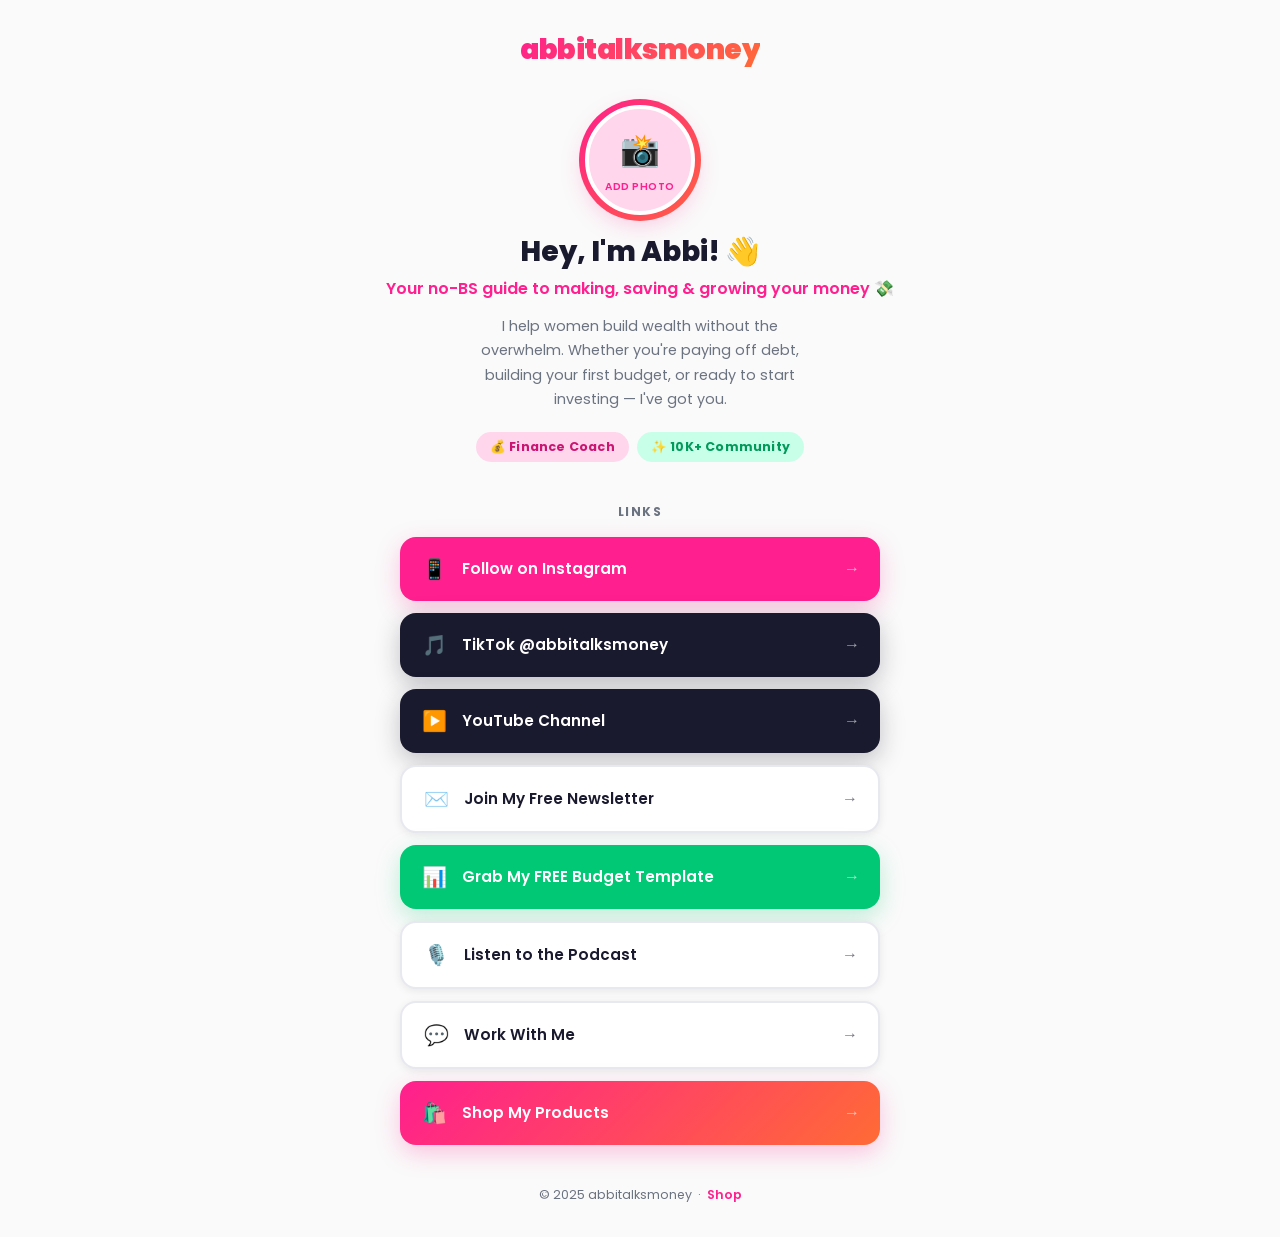
==== index.html @ 888987f2 "Initial site: home/links page + products catalog Co-Authored-By: Claude Sonnet 4.6 <noreply@anthropi" ====
<!DOCTYPE html>
<html lang="en">
<head>
  <meta charset="UTF-8">
  <meta name="viewport" content="width=device-width, initial-scale=1.0">
  <title>abbitalksmoney</title>
  <meta name="description" content="Your no-BS guide to making, saving & growing your money.">
  <link rel="preconnect" href="https://fonts.googleapis.com">
  <link rel="preconnect" href="https://fonts.gstatic.com" crossorigin>
  <link href="https://fonts.googleapis.com/css2?family=Poppins:wght@400;500;600;700;800;900&display=swap" rel="stylesheet">
  <link rel="stylesheet" href="styles.css">
</head>
<body>

  <!-- ── HEADER / LOGO ────────────────────────────────── -->
  <header class="site-header">
    <div class="logo-wrap">
      <!--
        TO ADD YOUR LOGO:
        1. Drop your logo file into this folder (e.g. logo.png)
        2. Change src="logo.png" to match your filename
        The text fallback below shows automatically if the image can't be found.
      -->
      <img
        src="logo.png"
        alt="abbitalksmoney"
        class="logo"
        onerror="this.style.display='none'; document.getElementById('logo-fallback').style.display='block';"
      >
      <div id="logo-fallback" style="display:none;">
        <span class="logo-text">abbitalksmoney</span>
      </div>
    </div>
  </header>

  <!-- ── PROFILE ──────────────────────────────────────── -->
  <section class="profile-section">
    <div class="profile-photo-wrap">
      <!--
        TO ADD YOUR PROFILE PHOTO:
        Drop your photo into this folder (e.g. profile.jpg) and update src below.
      -->
      <img
        src="profile.jpg"
        alt="Abbi"
        class="profile-photo"
        onerror="this.style.display='none'; document.getElementById('photo-placeholder').style.display='flex';"
      >
      <div id="photo-placeholder" class="profile-photo-placeholder" style="display:none;">
        <span class="placeholder-icon">📸</span>
        <span>Add Photo</span>
      </div>
      <div class="profile-photo-ring"></div>
    </div>

    <!--
      EDIT YOUR HEADLINE, TAGLINE & BIO BELOW
    -->
    <h1 class="headline">Hey, I'm Abbi! 👋</h1>
    <p class="tagline">Your no-BS guide to making, saving &amp; growing your money 💸</p>
    <p class="bio">
      I help women build wealth without the overwhelm. Whether you're paying off debt,
      building your first budget, or ready to start investing — I've got you.
    </p>

    <div class="badges">
      <span class="badge badge-pink">💰 Finance Coach</span>
      <span class="badge badge-green">✨ 10K+ Community</span>
    </div>
  </section>

  <!-- ── LINKS ─────────────────────────────────────────── -->
  <section class="links-section">
    <div class="container">
      <p class="section-title">Links</p>

      <div class="links-list">

        <!--
          EDIT EACH LINK BELOW:
          - Change href="#" to your real URL
          - Change the emoji icon if you like
          - Edit the link text
          - Add / remove <a> blocks as needed
        -->

        <a href="#" class="link-btn link-btn--pink">
          <span class="link-icon">📱</span>
          <span class="link-text">Follow on Instagram</span>
          <span class="link-arrow">→</span>
        </a>

        <a href="#" class="link-btn link-btn--dark">
          <span class="link-icon">🎵</span>
          <span class="link-text">TikTok @abbitalksmoney</span>
          <span class="link-arrow">→</span>
        </a>

        <a href="#" class="link-btn link-btn--dark">
          <span class="link-icon">▶️</span>
          <span class="link-text">YouTube Channel</span>
          <span class="link-arrow">→</span>
        </a>

        <a href="#" class="link-btn link-btn--outline">
          <span class="link-icon">✉️</span>
          <span class="link-text">Join My Free Newsletter</span>
          <span class="link-arrow">→</span>
        </a>

        <a href="#" class="link-btn link-btn--green">
          <span class="link-icon">📊</span>
          <span class="link-text">Grab My FREE Budget Template</span>
          <span class="link-arrow">→</span>
        </a>

        <a href="#" class="link-btn link-btn--outline">
          <span class="link-icon">🎙️</span>
          <span class="link-text">Listen to the Podcast</span>
          <span class="link-arrow">→</span>
        </a>

        <a href="#" class="link-btn link-btn--outline">
          <span class="link-icon">💬</span>
          <span class="link-text">Work With Me</span>
          <span class="link-arrow">→</span>
        </a>

        <a href="products.html" class="link-btn link-btn--gradient">
          <span class="link-icon">🛍️</span>
          <span class="link-text">Shop My Products</span>
          <span class="link-arrow">→</span>
        </a>

      </div>
    </div>
  </section>

  <!-- ── FOOTER ────────────────────────────────────────── -->
  <footer class="site-footer">
    <p>© 2025 abbitalksmoney &nbsp;·&nbsp; <a href="products.html">Shop</a></p>
  </footer>

</body>
</html>
---- styles.css ----
/* ─── Variables ─────────────────────────────────────── */
:root {
  --pink:        #FF1F8E;
  --pink-dark:   #CC1572;
  --pink-soft:   #FFD6EC;
  --green:       #00C875;
  --green-dark:  #009A5A;
  --green-soft:  #C8FFE8;
  --dark:        #1A1A2E;
  --dark-mid:    #2D2D44;
  --gray:        #6B7280;
  --border:      #E8E8F0;
  --bg:          #FAFAFA;
  --white:       #FFFFFF;
  --gradient:    linear-gradient(135deg, #FF1F8E 0%, #FF6B35 100%);
  --gradient-2:  linear-gradient(135deg, #00C875 0%, #00A3FF 100%);
  --shadow-sm:   0 2px 8px rgba(0,0,0,0.08);
  --shadow-md:   0 8px 32px rgba(0,0,0,0.12);
  --shadow-pink: 0 8px 24px rgba(255, 31, 142, 0.25);
  --shadow-green:0 8px 24px rgba(0, 200, 117, 0.25);
  --radius:      16px;
  --radius-sm:   10px;
  --radius-full: 9999px;
}

/* ─── Reset ─────────────────────────────────────────── */
*, *::before, *::after { box-sizing: border-box; margin: 0; padding: 0; }
html { font-size: 16px; scroll-behavior: smooth; }
body {
  font-family: 'Poppins', -apple-system, BlinkMacSystemFont, 'Segoe UI', sans-serif;
  background: var(--bg);
  color: var(--dark);
  line-height: 1.6;
  min-height: 100vh;
}
a { text-decoration: none; color: inherit; }
img { display: block; max-width: 100%; }

/* ─── Layout ─────────────────────────────────────────── */
.container {
  width: 100%;
  max-width: 520px;
  margin: 0 auto;
  padding: 0 20px;
}
.container--wide {
  max-width: 1100px;
}

/* ─── Header ─────────────────────────────────────────── */
.site-header {
  padding: 28px 20px 0;
  display: flex;
  justify-content: center;
  align-items: center;
}
.logo-wrap {
  display: flex;
  align-items: center;
  justify-content: center;
}
.logo {
  height: 64px;
  width: auto;
  object-fit: contain;
}
.logo-text {
  font-size: 1.75rem;
  font-weight: 900;
  background: var(--gradient);
  -webkit-background-clip: text;
  -webkit-text-fill-color: transparent;
  background-clip: text;
  letter-spacing: -0.5px;
}

/* ─── Nav bar (products page) ────────────────────────── */
.site-nav {
  padding: 20px 24px;
  display: flex;
  align-items: center;
  justify-content: space-between;
  max-width: 1100px;
  margin: 0 auto;
}
.nav-back {
  display: inline-flex;
  align-items: center;
  gap: 6px;
  font-size: 0.875rem;
  font-weight: 600;
  color: var(--gray);
  transition: color 0.2s;
}
.nav-back:hover { color: var(--pink); }
.nav-back svg { width: 16px; height: 16px; }

/* ─── Profile Section ────────────────────────────────── */
.profile-section {
  padding: 32px 20px 8px;
  display: flex;
  flex-direction: column;
  align-items: center;
  text-align: center;
}

.profile-photo-wrap {
  position: relative;
  width: 110px;
  height: 110px;
  margin-bottom: 20px;
}
.profile-photo {
  width: 110px;
  height: 110px;
  border-radius: 50%;
  object-fit: cover;
  border: 4px solid var(--white);
  box-shadow: var(--shadow-pink);
}
.profile-photo-placeholder {
  width: 110px;
  height: 110px;
  border-radius: 50%;
  background: var(--pink-soft);
  border: 4px solid var(--white);
  box-shadow: var(--shadow-pink);
  display: flex;
  align-items: center;
  justify-content: center;
  flex-direction: column;
  gap: 4px;
  display: none;
}
.profile-photo-placeholder .placeholder-icon {
  font-size: 2rem;
}
.profile-photo-placeholder span:last-child {
  font-size: 0.65rem;
  font-weight: 600;
  color: var(--pink);
  text-transform: uppercase;
  letter-spacing: 0.5px;
}
.profile-photo-ring {
  position: absolute;
  inset: -6px;
  border-radius: 50%;
  background: var(--gradient);
  z-index: -1;
}

.headline {
  font-size: 1.75rem;
  font-weight: 800;
  line-height: 1.2;
  margin-bottom: 8px;
  color: var(--dark);
}
.tagline {
  font-size: 1rem;
  font-weight: 600;
  color: var(--pink);
  margin-bottom: 12px;
}
.bio {
  font-size: 0.9rem;
  color: var(--gray);
  max-width: 360px;
  line-height: 1.7;
  margin-bottom: 20px;
}

.badges {
  display: flex;
  flex-wrap: wrap;
  gap: 8px;
  justify-content: center;
  margin-bottom: 4px;
}
.badge {
  display: inline-flex;
  align-items: center;
  gap: 5px;
  padding: 5px 14px;
  border-radius: var(--radius-full);
  font-size: 0.78rem;
  font-weight: 700;
  letter-spacing: 0.2px;
}
.badge-pink {
  background: var(--pink-soft);
  color: var(--pink-dark);
}
.badge-green {
  background: var(--green-soft);
  color: var(--green-dark);
}

/* ─── Links Section ──────────────────────────────────── */
.links-section {
  padding: 28px 20px 0;
}
.section-title {
  font-size: 0.75rem;
  font-weight: 700;
  text-transform: uppercase;
  letter-spacing: 1.5px;
  color: var(--gray);
  text-align: center;
  margin-bottom: 16px;
}

.links-list {
  display: flex;
  flex-direction: column;
  gap: 12px;
}

.link-btn {
  display: flex;
  align-items: center;
  gap: 14px;
  padding: 16px 20px;
  border-radius: var(--radius);
  font-size: 0.95rem;
  font-weight: 600;
  transition: transform 0.18s ease, box-shadow 0.18s ease;
  cursor: pointer;
}
.link-btn:hover {
  transform: translateY(-2px);
}
.link-icon {
  font-size: 1.25rem;
  flex-shrink: 0;
  width: 28px;
  text-align: center;
}
.link-text { flex: 1; }
.link-arrow {
  font-size: 1rem;
  opacity: 0.6;
  transition: transform 0.18s;
}
.link-btn:hover .link-arrow {
  transform: translateX(3px);
  opacity: 1;
}

/* Button Variants */
.link-btn--pink {
  background: var(--pink);
  color: var(--white);
  box-shadow: var(--shadow-pink);
}
.link-btn--pink:hover { box-shadow: 0 12px 32px rgba(255, 31, 142, 0.35); }

.link-btn--green {
  background: var(--green);
  color: var(--white);
  box-shadow: var(--shadow-green);
}
.link-btn--green:hover { box-shadow: 0 12px 32px rgba(0, 200, 117, 0.35); }

.link-btn--dark {
  background: var(--dark);
  color: var(--white);
  box-shadow: 0 8px 24px rgba(26, 26, 46, 0.25);
}
.link-btn--dark:hover { box-shadow: 0 12px 32px rgba(26, 26, 46, 0.35); }

.link-btn--outline {
  background: var(--white);
  color: var(--dark);
  border: 2px solid var(--border);
  box-shadow: var(--shadow-sm);
}
.link-btn--outline:hover {
  border-color: var(--pink);
  box-shadow: var(--shadow-pink);
}

.link-btn--gradient {
  background: var(--gradient);
  color: var(--white);
  box-shadow: var(--shadow-pink);
}
.link-btn--gradient:hover { box-shadow: 0 12px 32px rgba(255, 31, 142, 0.40); }

.link-btn--gradient-green {
  background: var(--gradient-2);
  color: var(--white);
  box-shadow: var(--shadow-green);
}

/* ─── Footer ─────────────────────────────────────────── */
.site-footer {
  padding: 32px 20px;
  text-align: center;
  font-size: 0.78rem;
  color: var(--gray);
  margin-top: 8px;
}
.site-footer a {
  color: var(--pink);
  font-weight: 600;
}

/* ─── Products Page ──────────────────────────────────── */
.products-header {
  padding: 32px 24px 8px;
  text-align: center;
}
.products-header h1 {
  font-size: 2.25rem;
  font-weight: 900;
  line-height: 1.15;
}
.products-header h1 span {
  background: var(--gradient);
  -webkit-background-clip: text;
  -webkit-text-fill-color: transparent;
  background-clip: text;
}
.products-header p {
  color: var(--gray);
  margin-top: 10px;
  font-size: 0.95rem;
  max-width: 480px;
  margin-left: auto;
  margin-right: auto;
}

.filter-tabs {
  display: flex;
  gap: 8px;
  flex-wrap: wrap;
  justify-content: center;
  padding: 24px 20px 8px;
}
.filter-tab {
  padding: 8px 18px;
  border-radius: var(--radius-full);
  font-size: 0.85rem;
  font-weight: 600;
  border: 2px solid var(--border);
  background: var(--white);
  color: var(--gray);
  cursor: pointer;
  transition: all 0.2s;
}
.filter-tab:hover, .filter-tab.active {
  border-color: var(--pink);
  color: var(--pink);
  background: var(--pink-soft);
}

.products-grid {
  display: grid;
  grid-template-columns: repeat(auto-fill, minmax(300px, 1fr));
  gap: 24px;
  padding: 24px;
  max-width: 1100px;
  margin: 0 auto;
}

.product-card {
  background: var(--white);
  border-radius: var(--radius);
  box-shadow: var(--shadow-sm);
  overflow: hidden;
  transition: transform 0.2s ease, box-shadow 0.2s ease;
  display: flex;
  flex-direction: column;
  border: 1px solid var(--border);
}
.product-card:hover {
  transform: translateY(-4px);
  box-shadow: var(--shadow-md);
}

.product-card-img {
  height: 180px;
  display: flex;
  align-items: center;
  justify-content: center;
  font-size: 4rem;
  position: relative;
  overflow: hidden;
}
.product-card-img.bg-pink   { background: linear-gradient(135deg, #FFD6EC 0%, #FFF0F8 100%); }
.product-card-img.bg-green  { background: linear-gradient(135deg, #C8FFE8 0%, #F0FFF8 100%); }
.product-card-img.bg-blue   { background: linear-gradient(135deg, #D6E8FF 0%, #F0F5FF 100%); }
.product-card-img.bg-yellow { background: linear-gradient(135deg, #FFF3C8 0%, #FFFDF0 100%); }
.product-card-img.bg-purple { background: linear-gradient(135deg, #EDD6FF 0%, #F8F0FF 100%); }

.product-badge {
  position: absolute;
  top: 12px;
  right: 12px;
  padding: 4px 10px;
  border-radius: var(--radius-full);
  font-size: 0.7rem;
  font-weight: 700;
  letter-spacing: 0.3px;
  text-transform: uppercase;
}
.badge-bestseller { background: var(--pink); color: white; }
.badge-new        { background: var(--green); color: white; }
.badge-freebie    { background: var(--dark); color: white; }

.product-card-body {
  padding: 20px;
  display: flex;
  flex-direction: column;
  gap: 8px;
  flex: 1;
}
.product-category {
  font-size: 0.72rem;
  font-weight: 700;
  text-transform: uppercase;
  letter-spacing: 1px;
  color: var(--pink);
}
.product-name {
  font-size: 1.1rem;
  font-weight: 800;
  line-height: 1.3;
  color: var(--dark);
}
.product-desc {
  font-size: 0.85rem;
  color: var(--gray);
  line-height: 1.6;
  flex: 1;
}
.product-includes {
  display: flex;
  flex-direction: column;
  gap: 4px;
  margin-top: 4px;
}
.product-includes li {
  display: flex;
  align-items: center;
  gap: 6px;
  font-size: 0.8rem;
  color: var(--dark);
  list-style: none;
}
.product-includes li::before {
  content: "✓";
  color: var(--green);
  font-weight: 800;
  font-size: 0.85rem;
}

.product-card-footer {
  padding: 16px 20px;
  border-top: 1px solid var(--border);
  display: flex;
  align-items: center;
  justify-content: space-between;
  gap: 12px;
}
.product-price {
  display: flex;
  flex-direction: column;
}
.price-amount {
  font-size: 1.4rem;
  font-weight: 900;
  color: var(--dark);
  line-height: 1;
}
.price-was {
  font-size: 0.78rem;
  color: var(--gray);
  text-decoration: line-through;
}
.price-free {
  font-size: 1.4rem;
  font-weight: 900;
  color: var(--green);
  line-height: 1;
}

.btn-buy {
  display: inline-flex;
  align-items: center;
  gap: 6px;
  padding: 11px 20px;
  border-radius: var(--radius-full);
  font-size: 0.875rem;
  font-weight: 700;
  transition: transform 0.15s, box-shadow 0.15s;
  white-space: nowrap;
}
.btn-buy:hover { transform: translateY(-1px); }
.btn-buy--pink {
  background: var(--pink);
  color: white;
  box-shadow: var(--shadow-pink);
}
.btn-buy--pink:hover  { box-shadow: 0 8px 20px rgba(255,31,142,0.35); }
.btn-buy--green {
  background: var(--green);
  color: white;
  box-shadow: var(--shadow-green);
}
.btn-buy--green:hover { box-shadow: 0 8px 20px rgba(0,200,117,0.35); }
.btn-buy--dark {
  background: var(--dark);
  color: white;
}

/* ─── Promo Banner ───────────────────────────────────── */
.promo-banner {
  background: var(--gradient);
  color: white;
  padding: 16px 24px;
  text-align: center;
  font-size: 0.875rem;
  font-weight: 600;
  letter-spacing: 0.2px;
}
.promo-banner strong { font-weight: 800; }

/* ─── Responsive ─────────────────────────────────────── */
@media (max-width: 600px) {
  .headline { font-size: 1.5rem; }
  .products-header h1 { font-size: 1.75rem; }
  .products-grid {
    grid-template-columns: 1fr;
    padding: 16px;
  }
  .site-nav { padding: 16px; }
}
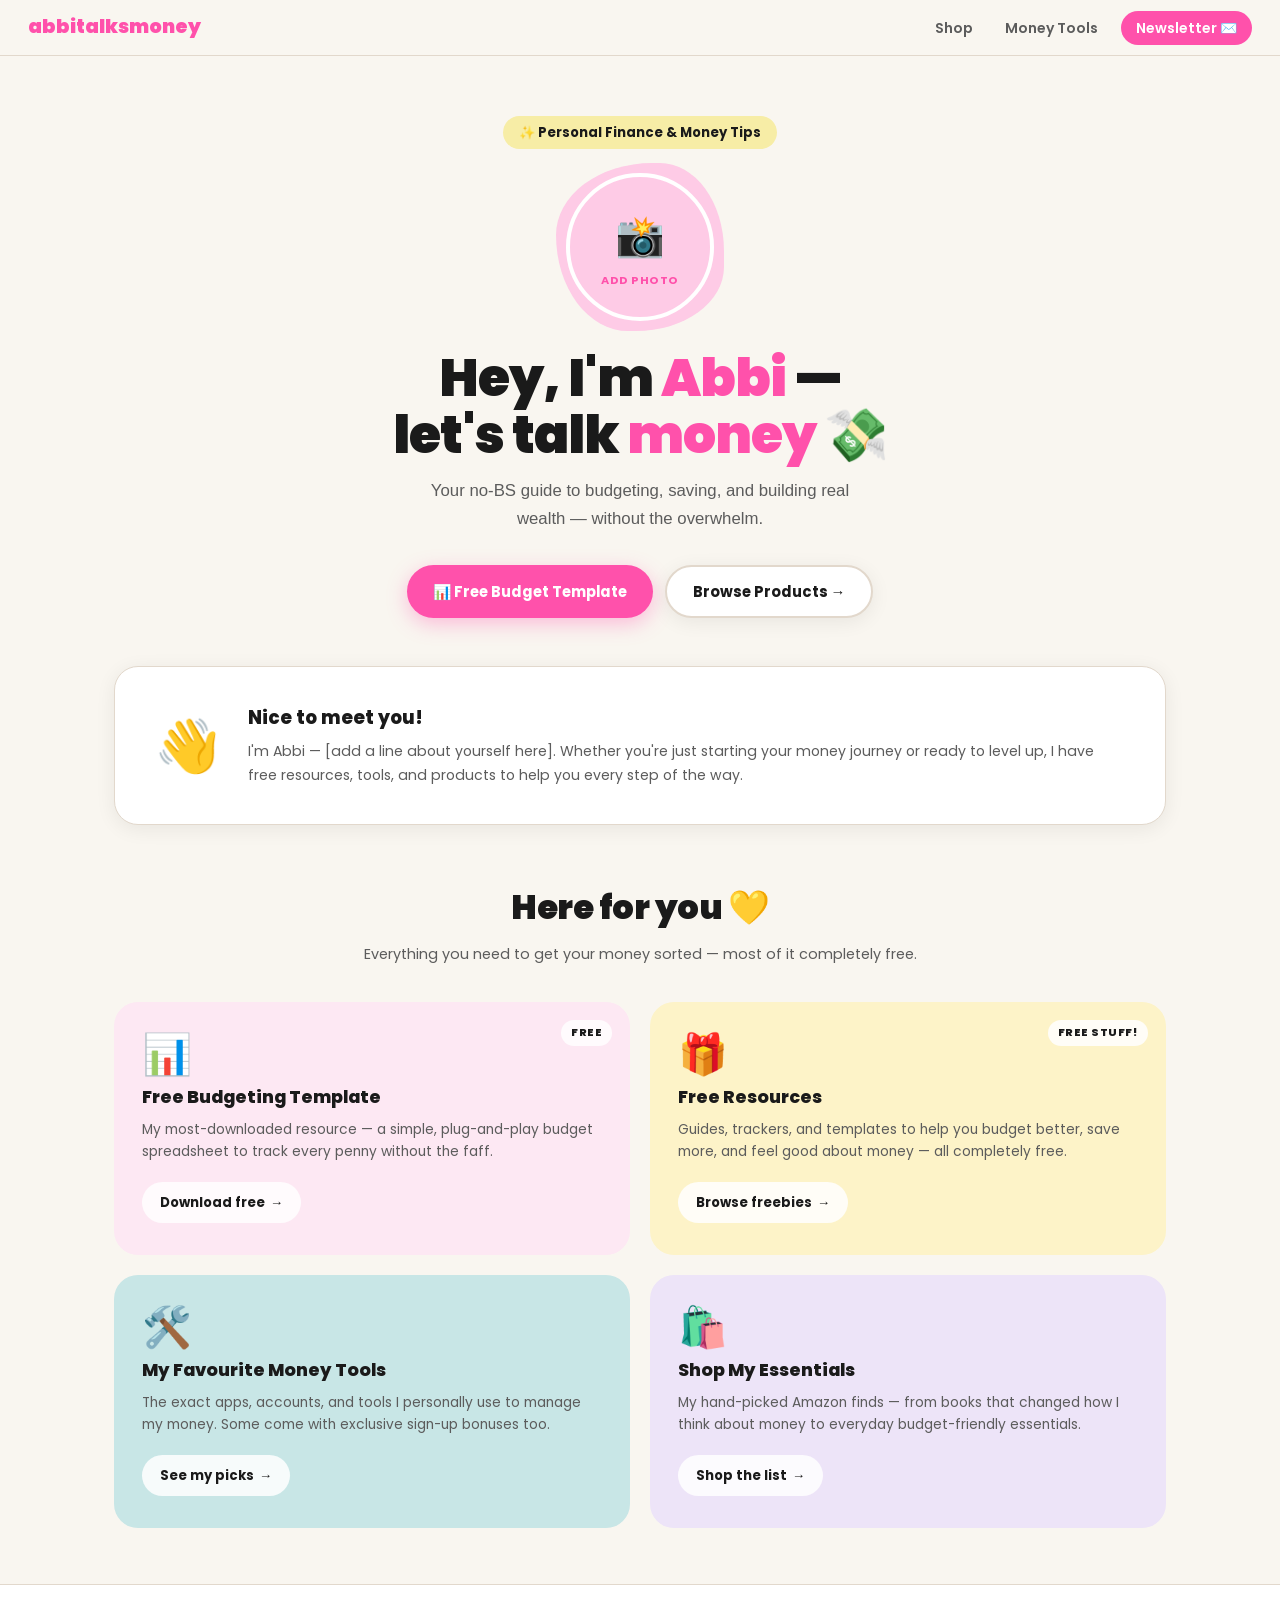
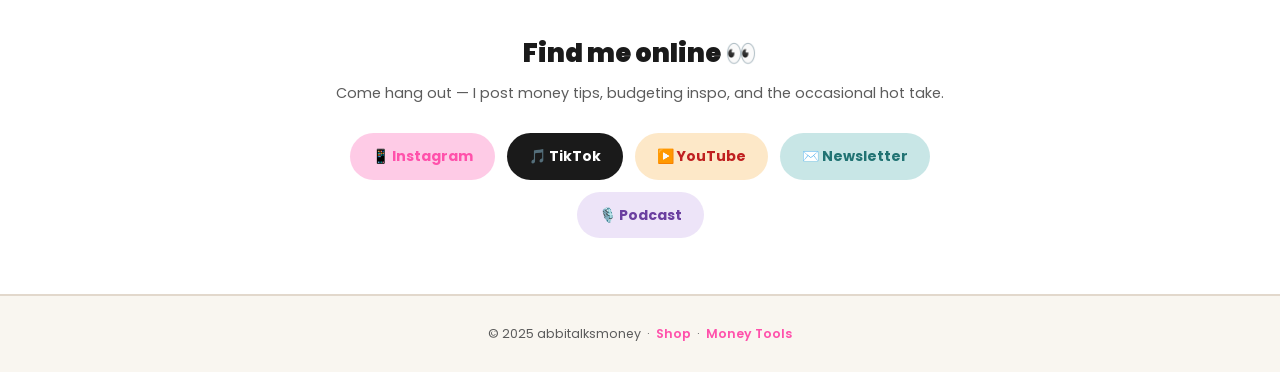
==== commit 4170b8d9: "Redesign as landing page with new colour palette and tools page - Replaced linktree layout with prop" ====
--- a/index.html
+++ b/index.html
@@ -12,133 +12,182 @@
 </head>
 <body>
 
-  <!-- ── HEADER / LOGO ────────────────────────────────── -->
-  <header class="site-header">
-    <div class="logo-wrap">
+  <!-- ════════════════════════════════════════════════════
+       NAV
+       ════════════════════════════════════════════════════ -->
+  <nav class="nav">
+    <div class="nav-logo">
       <!--
-        TO ADD YOUR LOGO:
-        1. Drop your logo file into this folder (e.g. logo.png)
-        2. Change src="logo.png" to match your filename
-        The text fallback below shows automatically if the image can't be found.
+        ✏️ LOGO — drop your logo file into this folder and
+        update src="logo.png" to match your filename.
+        The pink text fallback shows until you do.
       -->
-      <img
-        src="logo.png"
-        alt="abbitalksmoney"
-        class="logo"
-        onerror="this.style.display='none'; document.getElementById('logo-fallback').style.display='block';"
-      >
-      <div id="logo-fallback" style="display:none;">
-        <span class="logo-text">abbitalksmoney</span>
+      <img src="logo.png" alt="abbitalksmoney"
+           onerror="this.style.display='none';document.getElementById('nl').style.display='block';">
+      <span id="nl" style="display:none;" class="logo-text">abbitalksmoney</span>
+    </div>
+    <ul class="nav-links">
+      <!--
+        ✏️ NAV LINKS — update href values to your real pages/URLs.
+        Add or remove <li> items as needed.
+      -->
+      <li><a href="products.html">Shop</a></li>
+      <li><a href="tools.html">Money Tools</a></li>
+      <li><a href="#socials" class="nav-cta">Newsletter ✉️</a></li>
+    </ul>
+  </nav>
+
+
+  <!-- ════════════════════════════════════════════════════
+       HERO
+       ════════════════════════════════════════════════════ -->
+  <section class="hero">
+
+    <!-- ✏️ INTRO PILL — short label that sits above your headline -->
+    <div class="hero-pill">✨ Personal Finance &amp; Money Tips</div>
+
+    <!-- ✏️ PROFILE PHOTO — drop profile.jpg into this folder -->
+    <div class="hero-photo-wrap">
+      <div class="hero-photo-blob"></div>
+      <img src="profile.jpg" alt="Abbi" class="hero-photo"
+           onerror="this.style.display='none';document.getElementById('hp').style.display='flex';">
+      <div id="hp" class="hero-photo-placeholder">
+        <span class="ph-icon">📸</span>
+        <span>Add Photo</span>
       </div>
     </div>
-  </header>
 
-  <!-- ── PROFILE ──────────────────────────────────────── -->
-  <section class="profile-section">
-    <div class="profile-photo-wrap">
-      <!--
-        TO ADD YOUR PROFILE PHOTO:
-        Drop your photo into this folder (e.g. profile.jpg) and update src below.
-      -->
-      <img
-        src="profile.jpg"
-        alt="Abbi"
-        class="profile-photo"
-        onerror="this.style.display='none'; document.getElementById('photo-placeholder').style.display='flex';"
-      >
-      <div id="photo-placeholder" class="profile-photo-placeholder" style="display:none;">
-        <span class="placeholder-icon">📸</span>
-        <span>Add Photo</span>
-      </div>
-      <div class="profile-photo-ring"></div>
+    <!-- ✏️ HEADLINE — the big text. Wrap words in <em> to make them pink -->
+    <h1 class="hero-headline">
+      Hey, I'm <em>Abbi</em> —<br>let's talk <em>money</em> 💸
+    </h1>
+
+    <!-- ✏️ TAGLINE — one or two sentences about what you do -->
+    <p class="hero-tagline">
+      Your no-BS guide to budgeting, saving, and building real wealth —
+      without the overwhelm.
+    </p>
+
+    <!-- ✏️ CTA BUTTONS — update href values -->
+    <div class="hero-btns">
+      <a href="#" class="btn btn-primary">📊 Free Budget Template</a>
+      <a href="products.html" class="btn btn-secondary">Browse Products →</a>
     </div>
 
-    <!--
-      EDIT YOUR HEADLINE, TAGLINE & BIO BELOW
-    -->
-    <h1 class="headline">Hey, I'm Abbi! 👋</h1>
-    <p class="tagline">Your no-BS guide to making, saving &amp; growing your money 💸</p>
-    <p class="bio">
-      I help women build wealth without the overwhelm. Whether you're paying off debt,
-      building your first budget, or ready to start investing — I've got you.
-    </p>
+  </section>
 
-    <div class="badges">
-      <span class="badge badge-pink">💰 Finance Coach</span>
-      <span class="badge badge-green">✨ 10K+ Community</span>
+
+  <!-- ════════════════════════════════════════════════════
+       ABOUT / BIO
+       ════════════════════════════════════════════════════ -->
+  <div class="section" style="padding-top:0; padding-bottom: 0;">
+    <div class="about-strip">
+      <!-- ✏️ EMOJI — change to whatever feels right -->
+      <div class="about-emoji">👋</div>
+      <div>
+        <!-- ✏️ ABOUT HEADING & BIO TEXT — write this in your own words! -->
+        <h3>Nice to meet you!</h3>
+        <p>
+          I'm Abbi — [add a line about yourself here]. Whether you're just starting your
+          money journey or ready to level up, I have free resources, tools, and products
+          to help you every step of the way.
+        </p>
+      </div>
+    </div>
+  </div>
+
+
+  <!-- ════════════════════════════════════════════════════
+       FEATURE CARDS
+       ════════════════════════════════════════════════════ -->
+  <section class="section">
+    <div class="section-header">
+      <!-- ✏️ SECTION HEADING & SUBTEXT -->
+      <h2>Here for you 💛</h2>
+      <p>Everything you need to get your money sorted — most of it completely free.</p>
+    </div>
+
+    <div class="cards-grid">
+
+      <!-- ✏️ CARD 1: Budgeting Template ─────────────────
+           Change href to your template download / sign-up page link -->
+      <a href="#" class="feature-card c-pink">
+        <div class="card-badge">Free</div>
+        <div class="card-icon">📊</div>
+        <h3 class="card-title">Free Budgeting Template</h3>
+        <p class="card-desc">
+          My most-downloaded resource — a simple, plug-and-play budget spreadsheet
+          to track every penny without the faff.
+        </p>
+        <span class="card-btn">Download free <span class="arrow">→</span></span>
+      </a>
+
+      <!-- ✏️ CARD 2: Free Products ──────────────────────
+           Change href to wherever you host your free resources -->
+      <a href="#" class="feature-card c-yellow">
+        <div class="card-badge">Free stuff!</div>
+        <div class="card-icon">🎁</div>
+        <h3 class="card-title">Free Resources</h3>
+        <p class="card-desc">
+          Guides, trackers, and templates to help you budget better, save more,
+          and feel good about money — all completely free.
+        </p>
+        <span class="card-btn">Browse freebies <span class="arrow">→</span></span>
+      </a>
+
+      <!-- ✏️ CARD 3: Money Tools page ──────────────────
+           Links to tools.html — edit that page for your affiliate links -->
+      <a href="tools.html" class="feature-card c-teal">
+        <div class="card-icon">🛠️</div>
+        <h3 class="card-title">My Favourite Money Tools</h3>
+        <p class="card-desc">
+          The exact apps, accounts, and tools I personally use to manage my money.
+          Some come with exclusive sign-up bonuses too.
+        </p>
+        <span class="card-btn">See my picks <span class="arrow">→</span></span>
+      </a>
+
+      <!-- ✏️ CARD 4: Amazon Essentials ─────────────────
+           Change href to your Amazon storefront / affiliate list -->
+      <a href="#" class="feature-card c-lavender">
+        <div class="card-icon">🛍️</div>
+        <h3 class="card-title">Shop My Essentials</h3>
+        <p class="card-desc">
+          My hand-picked Amazon finds — from books that changed how I think about
+          money to everyday budget-friendly essentials.
+        </p>
+        <span class="card-btn">Shop the list <span class="arrow">→</span></span>
+      </a>
+
     </div>
   </section>
 
-  <!-- ── LINKS ─────────────────────────────────────────── -->
-  <section class="links-section">
-    <div class="container">
-      <p class="section-title">Links</p>
 
-      <div class="links-list">
+  <!-- ════════════════════════════════════════════════════
+       SOCIALS + NEWSLETTER
+       ════════════════════════════════════════════════════ -->
+  <section class="socials-section" id="socials">
+    <!-- ✏️ HEADING & SUBTEXT -->
+    <h2>Find me online 👀</h2>
+    <p class="socials-sub">Come hang out — I post money tips, budgeting inspo, and the occasional hot take.</p>
 
-        <!--
-          EDIT EACH LINK BELOW:
-          - Change href="#" to your real URL
-          - Change the emoji icon if you like
-          - Edit the link text
-          - Add / remove <a> blocks as needed
-        -->
-
-        <a href="#" class="link-btn link-btn--pink">
-          <span class="link-icon">📱</span>
-          <span class="link-text">Follow on Instagram</span>
-          <span class="link-arrow">→</span>
-        </a>
-
-        <a href="#" class="link-btn link-btn--dark">
-          <span class="link-icon">🎵</span>
-          <span class="link-text">TikTok @abbitalksmoney</span>
-          <span class="link-arrow">→</span>
-        </a>
-
-        <a href="#" class="link-btn link-btn--dark">
-          <span class="link-icon">▶️</span>
-          <span class="link-text">YouTube Channel</span>
-          <span class="link-arrow">→</span>
-        </a>
-
-        <a href="#" class="link-btn link-btn--outline">
-          <span class="link-icon">✉️</span>
-          <span class="link-text">Join My Free Newsletter</span>
-          <span class="link-arrow">→</span>
-        </a>
-
-        <a href="#" class="link-btn link-btn--green">
-          <span class="link-icon">📊</span>
-          <span class="link-text">Grab My FREE Budget Template</span>
-          <span class="link-arrow">→</span>
-        </a>
-
-        <a href="#" class="link-btn link-btn--outline">
-          <span class="link-icon">🎙️</span>
-          <span class="link-text">Listen to the Podcast</span>
-          <span class="link-arrow">→</span>
-        </a>
-
-        <a href="#" class="link-btn link-btn--outline">
-          <span class="link-icon">💬</span>
-          <span class="link-text">Work With Me</span>
-          <span class="link-arrow">→</span>
-        </a>
-
-        <a href="products.html" class="link-btn link-btn--gradient">
-          <span class="link-icon">🛍️</span>
-          <span class="link-text">Shop My Products</span>
-          <span class="link-arrow">→</span>
-        </a>
-
-      </div>
+    <div class="socials-grid">
+      <!-- ✏️ Update each href="#" to your real profile URLs -->
+      <a href="#" class="social-btn s-insta">📱 Instagram</a>
+      <a href="#" class="social-btn s-tiktok">🎵 TikTok</a>
+      <a href="#" class="social-btn s-yt">▶️ YouTube</a>
+      <a href="#" class="social-btn s-news">✉️ Newsletter</a>
+      <a href="#" class="social-btn s-pod">🎙️ Podcast</a>
     </div>
   </section>
 
-  <!-- ── FOOTER ────────────────────────────────────────── -->
+
+  <!-- ════════════════════════════════════════════════════
+       FOOTER
+       ════════════════════════════════════════════════════ -->
   <footer class="site-footer">
-    <p>© 2025 abbitalksmoney &nbsp;·&nbsp; <a href="products.html">Shop</a></p>
+    <!-- ✏️ Update links / copyright year as needed -->
+    <p>© 2025 abbitalksmoney &nbsp;·&nbsp; <a href="products.html">Shop</a> &nbsp;·&nbsp; <a href="tools.html">Money Tools</a></p>
   </footer>
 
 </body>
--- a/styles.css
+++ b/styles.css
@@ -1,360 +1,476 @@
-/* ─── Variables ─────────────────────────────────────── */
+/* ─── Variables ──────────────────────────────────────── */
 :root {
-  --pink:        #FF1F8E;
-  --pink-dark:   #CC1572;
-  --pink-soft:   #FFD6EC;
-  --green:       #00C875;
-  --green-dark:  #009A5A;
-  --green-soft:  #C8FFE8;
-  --dark:        #1A1A2E;
-  --dark-mid:    #2D2D44;
-  --gray:        #6B7280;
-  --border:      #E8E8F0;
-  --bg:          #FAFAFA;
-  --white:       #FFFFFF;
-  --gradient:    linear-gradient(135deg, #FF1F8E 0%, #FF6B35 100%);
-  --gradient-2:  linear-gradient(135deg, #00C875 0%, #00A3FF 100%);
-  --shadow-sm:   0 2px 8px rgba(0,0,0,0.08);
-  --shadow-md:   0 8px 32px rgba(0,0,0,0.12);
-  --shadow-pink: 0 8px 24px rgba(255, 31, 142, 0.25);
-  --shadow-green:0 8px 24px rgba(0, 200, 117, 0.25);
-  --radius:      16px;
-  --radius-sm:   10px;
-  --radius-full: 9999px;
-}
-
-/* ─── Reset ─────────────────────────────────────────── */
+  --bg:          #f9f6f0;
+  --white:       #ffffff;
+  --dark:        #1a1a1a;
+  --mid:         #5c5c5c;
+  --border:      #e2d8cc;
+
+  /* Brand accents */
+  --pink:        #ff51ab;
+  --teal:        #217373;
+  --lavender:    #bfa2db;
+  --orange:      #ffa552;
+  --blue:        #4f7abf;
+  --pink-light:  #fecbe6;
+  --yellow-light:#f7eda6;
+
+  /* Card tints (soft fills) */
+  --c-pink:      #fde8f3;
+  --c-teal:      #c8e6e6;
+  --c-yellow:    #fdf3c8;
+  --c-lavender:  #ede4f8;
+  --c-orange:    #fde8c8;
+  --c-blue:      #dce8f8;
+
+  --shadow:      0 4px 20px rgba(0,0,0,0.07);
+  --shadow-hover:0 10px 36px rgba(0,0,0,0.13);
+  --radius:      24px;
+  --radius-sm:   14px;
+  --radius-pill: 9999px;
+}
+
+/* ─── Reset ──────────────────────────────────────────── */
 *, *::before, *::after { box-sizing: border-box; margin: 0; padding: 0; }
-html { font-size: 16px; scroll-behavior: smooth; }
+html { scroll-behavior: smooth; }
 body {
-  font-family: 'Poppins', -apple-system, BlinkMacSystemFont, 'Segoe UI', sans-serif;
+  font-family: 'Poppins', -apple-system, BlinkMacSystemFont, sans-serif;
   background: var(--bg);
   color: var(--dark);
   line-height: 1.6;
-  min-height: 100vh;
 }
 a { text-decoration: none; color: inherit; }
 img { display: block; max-width: 100%; }
 
-/* ─── Layout ─────────────────────────────────────────── */
-.container {
-  width: 100%;
-  max-width: 520px;
-  margin: 0 auto;
-  padding: 0 20px;
-}
-.container--wide {
-  max-width: 1100px;
-}
-
-/* ─── Header ─────────────────────────────────────────── */
-.site-header {
-  padding: 28px 20px 0;
-  display: flex;
-  justify-content: center;
-  align-items: center;
-}
-.logo-wrap {
-  display: flex;
-  align-items: center;
-  justify-content: center;
-}
-.logo {
-  height: 64px;
-  width: auto;
-  object-fit: contain;
-}
-.logo-text {
-  font-size: 1.75rem;
+/* ─── Nav ────────────────────────────────────────────── */
+.nav {
+  position: sticky;
+  top: 0;
+  z-index: 100;
+  background: rgba(249,246,240,0.92);
+  backdrop-filter: blur(12px);
+  -webkit-backdrop-filter: blur(12px);
+  border-bottom: 1px solid var(--border);
+  padding: 12px 28px;
+  display: flex;
+  align-items: center;
+  justify-content: space-between;
+  gap: 16px;
+}
+.nav-logo { display: flex; align-items: center; }
+.nav-logo img { height: 48px; width: auto; object-fit: contain; }
+.nav-logo .logo-text {
+  font-size: 1.2rem;
   font-weight: 900;
-  background: var(--gradient);
-  -webkit-background-clip: text;
-  -webkit-text-fill-color: transparent;
-  background-clip: text;
-  letter-spacing: -0.5px;
-}
-
-/* ─── Nav bar (products page) ────────────────────────── */
-.site-nav {
-  padding: 20px 24px;
-  display: flex;
-  align-items: center;
-  justify-content: space-between;
-  max-width: 1100px;
-  margin: 0 auto;
-}
-.nav-back {
-  display: inline-flex;
-  align-items: center;
-  gap: 6px;
+  color: var(--pink);
+}
+.nav-links {
+  display: flex;
+  align-items: center;
+  gap: 2px;
+  list-style: none;
+}
+.nav-links a {
+  padding: 7px 15px;
+  border-radius: var(--radius-pill);
   font-size: 0.875rem;
   font-weight: 600;
-  color: var(--gray);
+  color: var(--mid);
+  transition: background 0.2s, color 0.2s;
+  white-space: nowrap;
+}
+.nav-links a:hover     { background: var(--pink-light); color: var(--pink); }
+.nav-links a.nav-cta   {
+  background: var(--pink);
+  color: var(--white);
+  margin-left: 6px;
+}
+.nav-links a.nav-cta:hover { background: #e0359a; }
+
+/* Inner-page nav (back link + centred logo) */
+.nav-back-link {
+  font-size: 0.875rem;
+  font-weight: 600;
+  color: var(--mid);
   transition: color 0.2s;
-}
-.nav-back:hover { color: var(--pink); }
-.nav-back svg { width: 16px; height: 16px; }
-
-/* ─── Profile Section ────────────────────────────────── */
-.profile-section {
-  padding: 32px 20px 8px;
+  white-space: nowrap;
+  display: flex;
+  align-items: center;
+  gap: 4px;
+}
+.nav-back-link:hover { color: var(--pink); }
+.nav-spacer { width: 80px; }
+
+/* ─── Buttons ────────────────────────────────────────── */
+.btn {
+  display: inline-flex;
+  align-items: center;
+  gap: 7px;
+  padding: 13px 26px;
+  border-radius: var(--radius-pill);
+  font-size: 0.925rem;
+  font-weight: 700;
+  transition: transform 0.15s, box-shadow 0.15s;
+  cursor: pointer;
+  border: none;
+  font-family: inherit;
+}
+.btn:hover { transform: translateY(-2px); }
+.btn-primary {
+  background: var(--pink);
+  color: var(--white);
+  box-shadow: 0 6px 20px rgba(255,81,171,0.35);
+}
+.btn-primary:hover { box-shadow: 0 10px 28px rgba(255,81,171,0.45); }
+.btn-secondary {
+  background: var(--white);
+  color: var(--dark);
+  box-shadow: var(--shadow);
+  border: 2px solid var(--border);
+}
+.btn-secondary:hover { border-color: var(--pink); color: var(--pink); }
+.btn-teal {
+  background: var(--teal);
+  color: var(--white);
+  box-shadow: 0 6px 20px rgba(33,115,115,0.3);
+}
+.btn-teal:hover { box-shadow: 0 10px 28px rgba(33,115,115,0.4); }
+
+/* ─── Hero ───────────────────────────────────────────── */
+.hero {
   display: flex;
   flex-direction: column;
   align-items: center;
   text-align: center;
-}
-
-.profile-photo-wrap {
+  padding: 60px 24px 48px;
+  max-width: 680px;
+  margin: 0 auto;
+}
+.hero-pill {
+  display: inline-flex;
+  align-items: center;
+  gap: 6px;
+  padding: 6px 16px;
+  background: var(--yellow-light);
+  border-radius: var(--radius-pill);
+  font-size: 0.82rem;
+  font-weight: 700;
+  color: var(--dark);
+  margin-bottom: 24px;
+}
+.hero-photo-wrap {
   position: relative;
-  width: 110px;
-  height: 110px;
-  margin-bottom: 20px;
-}
-.profile-photo {
-  width: 110px;
-  height: 110px;
+  width: 148px;
+  height: 148px;
+  margin-bottom: 28px;
+}
+.hero-photo-blob {
+  position: absolute;
+  inset: -10px;
+  background: var(--pink-light);
+  border-radius: 60% 40% 55% 45% / 45% 55% 40% 60%;
+  z-index: 0;
+  animation: blobMorph 8s ease-in-out infinite;
+}
+@keyframes blobMorph {
+  0%,100% { border-radius: 60% 40% 55% 45% / 45% 55% 40% 60%; }
+  33%     { border-radius: 40% 60% 45% 55% / 55% 45% 60% 40%; }
+  66%     { border-radius: 55% 45% 40% 60% / 40% 60% 55% 45%; }
+}
+.hero-photo {
+  position: relative;
+  z-index: 1;
+  width: 148px;
+  height: 148px;
   border-radius: 50%;
   object-fit: cover;
   border: 4px solid var(--white);
-  box-shadow: var(--shadow-pink);
-}
-.profile-photo-placeholder {
-  width: 110px;
-  height: 110px;
+}
+.hero-photo-placeholder {
+  position: relative;
+  z-index: 1;
+  width: 148px;
+  height: 148px;
   border-radius: 50%;
-  background: var(--pink-soft);
+  background: var(--pink-light);
   border: 4px solid var(--white);
-  box-shadow: var(--shadow-pink);
-  display: flex;
+  display: none;
+  flex-direction: column;
   align-items: center;
   justify-content: center;
-  flex-direction: column;
   gap: 4px;
-  display: none;
-}
-.profile-photo-placeholder .placeholder-icon {
-  font-size: 2rem;
-}
-.profile-photo-placeholder span:last-child {
-  font-size: 0.65rem;
-  font-weight: 600;
+  font-size: 0.7rem;
+  font-weight: 700;
   color: var(--pink);
   text-transform: uppercase;
   letter-spacing: 0.5px;
 }
-.profile-photo-ring {
+.hero-photo-placeholder .ph-icon { font-size: 2.5rem; }
+.hero-headline {
+  font-size: clamp(2.1rem, 5vw, 3.25rem);
+  font-weight: 900;
+  line-height: 1.1;
+  letter-spacing: -1px;
+  margin-bottom: 14px;
+}
+.hero-headline em {
+  font-style: normal;
+  color: var(--pink);
+}
+.hero-tagline {
+  font-size: 1.05rem;
+  color: var(--mid);
+  max-width: 440px;
+  margin-bottom: 32px;
+  font-weight: 500;
+  line-height: 1.65;
+}
+.hero-btns {
+  display: flex;
+  gap: 12px;
+  flex-wrap: wrap;
+  justify-content: center;
+}
+
+/* ─── Section Layout ─────────────────────────────────── */
+.section {
+  padding: 56px 24px;
+  max-width: 1100px;
+  margin: 0 auto;
+}
+.section-header {
+  text-align: center;
+  margin-bottom: 36px;
+}
+.section-header h2 {
+  font-size: clamp(1.6rem, 3vw, 2.1rem);
+  font-weight: 900;
+  letter-spacing: -0.5px;
+}
+.section-header p {
+  color: var(--mid);
+  margin-top: 8px;
+  font-size: 0.9rem;
+}
+
+/* ─── About Strip ────────────────────────────────────── */
+.about-strip {
+  background: var(--white);
+  border-radius: var(--radius);
+  padding: 36px 40px;
+  display: flex;
+  align-items: center;
+  gap: 28px;
+  box-shadow: var(--shadow);
+  border: 1px solid var(--border);
+}
+.about-emoji { font-size: 3.25rem; flex-shrink: 0; }
+.about-strip h3 { font-size: 1.15rem; font-weight: 800; margin-bottom: 6px; }
+.about-strip p { color: var(--mid); font-size: 0.88rem; line-height: 1.75; }
+
+/* ─── Feature Cards ──────────────────────────────────── */
+.cards-grid {
+  display: grid;
+  grid-template-columns: repeat(2, 1fr);
+  gap: 20px;
+}
+.feature-card {
+  border-radius: var(--radius);
+  padding: 32px 28px;
+  display: flex;
+  flex-direction: column;
+  gap: 10px;
+  transition: transform 0.2s, box-shadow 0.2s;
+  color: var(--dark);
+  position: relative;
+  overflow: hidden;
+}
+.feature-card:hover {
+  transform: translateY(-5px);
+  box-shadow: var(--shadow-hover);
+}
+.feature-card.c-pink     { background: var(--c-pink); }
+.feature-card.c-teal     { background: var(--c-teal); }
+.feature-card.c-yellow   { background: var(--c-yellow); }
+.feature-card.c-lavender { background: var(--c-lavender); }
+.feature-card.c-orange   { background: var(--c-orange); }
+.feature-card.c-blue     { background: var(--c-blue); }
+
+.card-badge {
   position: absolute;
-  inset: -6px;
-  border-radius: 50%;
-  background: var(--gradient);
-  z-index: -1;
-}
-
-.headline {
-  font-size: 1.75rem;
+  top: 18px;
+  right: 18px;
+  padding: 4px 10px;
+  border-radius: var(--radius-pill);
+  font-size: 0.7rem;
   font-weight: 800;
-  line-height: 1.2;
-  margin-bottom: 8px;
+  text-transform: uppercase;
+  letter-spacing: 0.5px;
+  background: rgba(255,255,255,0.85);
   color: var(--dark);
 }
-.tagline {
-  font-size: 1rem;
-  font-weight: 600;
-  color: var(--pink);
-  margin-bottom: 12px;
-}
-.bio {
-  font-size: 0.9rem;
-  color: var(--gray);
-  max-width: 360px;
-  line-height: 1.7;
-  margin-bottom: 20px;
-}
-
-.badges {
+.card-icon  { font-size: 2.5rem; line-height: 1; }
+.card-title { font-size: 1.1rem; font-weight: 800; line-height: 1.3; margin-top: 2px; }
+.card-desc  { font-size: 0.86rem; color: var(--mid); line-height: 1.65; flex: 1; }
+.card-btn {
+  display: inline-flex;
+  align-items: center;
+  gap: 5px;
+  padding: 10px 18px;
+  border-radius: var(--radius-pill);
+  font-size: 0.82rem;
+  font-weight: 700;
+  background: rgba(255,255,255,0.85);
+  color: var(--dark);
+  transition: background 0.15s, transform 0.15s;
+  margin-top: 8px;
+  align-self: flex-start;
+}
+.card-btn:hover { background: var(--dark); color: var(--white); }
+.card-btn .arrow { transition: transform 0.15s; display: inline-block; }
+.feature-card:hover .card-btn .arrow { transform: translateX(3px); }
+
+/* ─── Socials Section ────────────────────────────────── */
+.socials-section {
+  padding: 48px 24px 56px;
+  text-align: center;
+  background: var(--white);
+  border-top: 1px solid var(--border);
+  border-bottom: 1px solid var(--border);
+}
+.socials-section h2 { font-size: 1.6rem; font-weight: 900; margin-bottom: 8px; }
+.socials-section .socials-sub { color: var(--mid); margin-bottom: 28px; font-size: 0.9rem; }
+.socials-grid {
   display: flex;
   flex-wrap: wrap;
+  gap: 12px;
+  justify-content: center;
+  max-width: 580px;
+  margin: 0 auto;
+}
+.social-btn {
+  display: inline-flex;
+  align-items: center;
   gap: 8px;
-  justify-content: center;
-  margin-bottom: 4px;
-}
-.badge {
-  display: inline-flex;
-  align-items: center;
-  gap: 5px;
-  padding: 5px 14px;
-  border-radius: var(--radius-full);
-  font-size: 0.78rem;
-  font-weight: 700;
-  letter-spacing: 0.2px;
-}
-.badge-pink {
-  background: var(--pink-soft);
-  color: var(--pink-dark);
-}
-.badge-green {
-  background: var(--green-soft);
-  color: var(--green-dark);
-}
-
-/* ─── Links Section ──────────────────────────────────── */
-.links-section {
-  padding: 28px 20px 0;
-}
-.section-title {
-  font-size: 0.75rem;
-  font-weight: 700;
-  text-transform: uppercase;
-  letter-spacing: 1.5px;
-  color: var(--gray);
-  text-align: center;
-  margin-bottom: 16px;
-}
-
-.links-list {
-  display: flex;
-  flex-direction: column;
-  gap: 12px;
-}
-
-.link-btn {
-  display: flex;
-  align-items: center;
-  gap: 14px;
-  padding: 16px 20px;
-  border-radius: var(--radius);
-  font-size: 0.95rem;
-  font-weight: 600;
-  transition: transform 0.18s ease, box-shadow 0.18s ease;
-  cursor: pointer;
-}
-.link-btn:hover {
-  transform: translateY(-2px);
-}
-.link-icon {
-  font-size: 1.25rem;
-  flex-shrink: 0;
-  width: 28px;
-  text-align: center;
-}
-.link-text { flex: 1; }
-.link-arrow {
-  font-size: 1rem;
-  opacity: 0.6;
-  transition: transform 0.18s;
-}
-.link-btn:hover .link-arrow {
-  transform: translateX(3px);
-  opacity: 1;
-}
-
-/* Button Variants */
-.link-btn--pink {
-  background: var(--pink);
-  color: var(--white);
-  box-shadow: var(--shadow-pink);
-}
-.link-btn--pink:hover { box-shadow: 0 12px 32px rgba(255, 31, 142, 0.35); }
-
-.link-btn--green {
-  background: var(--green);
-  color: var(--white);
-  box-shadow: var(--shadow-green);
-}
-.link-btn--green:hover { box-shadow: 0 12px 32px rgba(0, 200, 117, 0.35); }
-
-.link-btn--dark {
-  background: var(--dark);
-  color: var(--white);
-  box-shadow: 0 8px 24px rgba(26, 26, 46, 0.25);
-}
-.link-btn--dark:hover { box-shadow: 0 12px 32px rgba(26, 26, 46, 0.35); }
-
-.link-btn--outline {
-  background: var(--white);
-  color: var(--dark);
-  border: 2px solid var(--border);
-  box-shadow: var(--shadow-sm);
-}
-.link-btn--outline:hover {
-  border-color: var(--pink);
-  box-shadow: var(--shadow-pink);
-}
-
-.link-btn--gradient {
-  background: var(--gradient);
-  color: var(--white);
-  box-shadow: var(--shadow-pink);
-}
-.link-btn--gradient:hover { box-shadow: 0 12px 32px rgba(255, 31, 142, 0.40); }
-
-.link-btn--gradient-green {
-  background: var(--gradient-2);
-  color: var(--white);
-  box-shadow: var(--shadow-green);
-}
-
-/* ─── Footer ─────────────────────────────────────────── */
-.site-footer {
-  padding: 32px 20px;
-  text-align: center;
-  font-size: 0.78rem;
-  color: var(--gray);
-  margin-top: 8px;
-}
-.site-footer a {
-  color: var(--pink);
-  font-weight: 600;
-}
-
-/* ─── Products Page ──────────────────────────────────── */
-.products-header {
-  padding: 32px 24px 8px;
-  text-align: center;
-}
-.products-header h1 {
-  font-size: 2.25rem;
+  padding: 12px 22px;
+  border-radius: var(--radius-pill);
+  font-size: 0.875rem;
+  font-weight: 700;
+  transition: transform 0.15s, box-shadow 0.15s;
+}
+.social-btn:hover { transform: translateY(-2px); box-shadow: var(--shadow); }
+.s-insta  { background: var(--pink-light);  color: var(--pink); }
+.s-tiktok { background: #1a1a1a;            color: #fff; }
+.s-yt     { background: var(--c-orange);    color: #c02020; }
+.s-news   { background: var(--c-teal);      color: var(--teal); }
+.s-pod    { background: var(--c-lavender);  color: #6b3fa0; }
+
+/* ─── Page Hero (inner pages) ────────────────────────── */
+.page-hero {
+  text-align: center;
+  padding: 52px 24px 28px;
+}
+.page-hero h1 {
+  font-size: clamp(1.8rem, 4vw, 2.6rem);
   font-weight: 900;
-  line-height: 1.15;
-}
-.products-header h1 span {
-  background: var(--gradient);
-  -webkit-background-clip: text;
-  -webkit-text-fill-color: transparent;
-  background-clip: text;
-}
-.products-header p {
-  color: var(--gray);
+  letter-spacing: -0.5px;
+}
+.page-hero h1 .accent-teal   { color: var(--teal); }
+.page-hero h1 .accent-pink   { color: var(--pink); }
+.page-hero h1 .accent-orange { color: var(--orange); }
+.page-hero p {
+  color: var(--mid);
   margin-top: 10px;
-  font-size: 0.95rem;
+  font-size: 0.925rem;
   max-width: 480px;
   margin-left: auto;
   margin-right: auto;
-}
-
-.filter-tabs {
-  display: flex;
-  gap: 8px;
-  flex-wrap: wrap;
-  justify-content: center;
-  padding: 24px 20px 8px;
-}
+  line-height: 1.65;
+}
+.disclaimer {
+  text-align: center;
+  font-size: 0.78rem;
+  color: var(--mid);
+  padding: 0 24px 28px;
+  max-width: 600px;
+  margin: 0 auto;
+  line-height: 1.6;
+}
+
+/* ─── Tools Grid ─────────────────────────────────────── */
+.tools-grid {
+  display: grid;
+  grid-template-columns: repeat(auto-fill, minmax(280px, 1fr));
+  gap: 20px;
+  padding: 8px 24px 48px;
+  max-width: 1100px;
+  margin: 0 auto;
+}
+.tool-card {
+  background: var(--white);
+  border-radius: var(--radius-sm);
+  padding: 24px;
+  box-shadow: var(--shadow);
+  display: flex;
+  flex-direction: column;
+  gap: 6px;
+  transition: transform 0.2s, box-shadow 0.2s;
+  border: 1px solid var(--border);
+}
+.tool-card:hover { transform: translateY(-3px); box-shadow: var(--shadow-hover); }
+.tool-icon  { font-size: 1.9rem; margin-bottom: 2px; }
+.tool-cat   { font-size: 0.72rem; font-weight: 700; text-transform: uppercase; letter-spacing: 1px; color: var(--teal); }
+.tool-name  { font-size: 1rem; font-weight: 800; }
+.tool-desc  { font-size: 0.85rem; color: var(--mid); line-height: 1.65; flex: 1; }
+.tool-btn {
+  display: inline-flex;
+  align-items: center;
+  gap: 5px;
+  padding: 9px 16px;
+  border-radius: var(--radius-pill);
+  font-size: 0.82rem;
+  font-weight: 700;
+  background: var(--teal);
+  color: var(--white);
+  margin-top: 8px;
+  align-self: flex-start;
+  transition: background 0.15s;
+}
+.tool-btn:hover { background: #195858; }
+
+/* ─── Products Grid ──────────────────────────────────── */
+.promo-banner {
+  background: var(--pink);
+  color: var(--white);
+  padding: 13px 24px;
+  text-align: center;
+  font-size: 0.875rem;
+  font-weight: 600;
+}
+.promo-banner strong { font-weight: 800; }
+
+.products-header {
+  padding: 40px 24px 8px;
+  text-align: center;
+}
+.products-header h1 { font-size: clamp(1.8rem, 4vw, 2.4rem); font-weight: 900; }
+.products-header h1 span { color: var(--pink); }
+.products-header p { color: var(--mid); margin-top: 10px; font-size: 0.925rem; max-width: 480px; margin-left: auto; margin-right: auto; }
+
+.filter-tabs { display: flex; gap: 8px; flex-wrap: wrap; justify-content: center; padding: 20px 20px 4px; }
 .filter-tab {
-  padding: 8px 18px;
-  border-radius: var(--radius-full);
-  font-size: 0.85rem;
+  padding: 7px 17px;
+  border-radius: var(--radius-pill);
+  font-size: 0.84rem;
   font-weight: 600;
   border: 2px solid var(--border);
   background: var(--white);
-  color: var(--gray);
+  color: var(--mid);
   cursor: pointer;
   transition: all 0.2s;
-}
-.filter-tab:hover, .filter-tab.active {
-  border-color: var(--pink);
-  color: var(--pink);
-  background: var(--pink-soft);
-}
+  font-family: inherit;
+}
+.filter-tab:hover, .filter-tab.active { border-color: var(--pink); color: var(--pink); background: var(--c-pink); }
 
 .products-grid {
   display: grid;
@@ -364,177 +480,108 @@
   max-width: 1100px;
   margin: 0 auto;
 }
-
 .product-card {
   background: var(--white);
   border-radius: var(--radius);
-  box-shadow: var(--shadow-sm);
+  box-shadow: var(--shadow);
   overflow: hidden;
-  transition: transform 0.2s ease, box-shadow 0.2s ease;
+  transition: transform 0.2s, box-shadow 0.2s;
   display: flex;
   flex-direction: column;
   border: 1px solid var(--border);
 }
-.product-card:hover {
-  transform: translateY(-4px);
-  box-shadow: var(--shadow-md);
-}
+.product-card:hover { transform: translateY(-4px); box-shadow: var(--shadow-hover); }
 
 .product-card-img {
-  height: 180px;
+  height: 175px;
   display: flex;
   align-items: center;
   justify-content: center;
-  font-size: 4rem;
+  font-size: 3.75rem;
   position: relative;
-  overflow: hidden;
-}
-.product-card-img.bg-pink   { background: linear-gradient(135deg, #FFD6EC 0%, #FFF0F8 100%); }
-.product-card-img.bg-green  { background: linear-gradient(135deg, #C8FFE8 0%, #F0FFF8 100%); }
-.product-card-img.bg-blue   { background: linear-gradient(135deg, #D6E8FF 0%, #F0F5FF 100%); }
-.product-card-img.bg-yellow { background: linear-gradient(135deg, #FFF3C8 0%, #FFFDF0 100%); }
-.product-card-img.bg-purple { background: linear-gradient(135deg, #EDD6FF 0%, #F8F0FF 100%); }
+}
+.product-card-img.bg-pink   { background: var(--c-pink); }
+.product-card-img.bg-green  { background: var(--c-teal); }
+.product-card-img.bg-blue   { background: var(--c-blue); }
+.product-card-img.bg-yellow { background: var(--c-yellow); }
+.product-card-img.bg-purple { background: var(--c-lavender); }
 
 .product-badge {
   position: absolute;
   top: 12px;
   right: 12px;
   padding: 4px 10px;
-  border-radius: var(--radius-full);
+  border-radius: var(--radius-pill);
   font-size: 0.7rem;
   font-weight: 700;
-  letter-spacing: 0.3px;
   text-transform: uppercase;
 }
 .badge-bestseller { background: var(--pink); color: white; }
-.badge-new        { background: var(--green); color: white; }
+.badge-new        { background: var(--teal); color: white; }
 .badge-freebie    { background: var(--dark); color: white; }
 
-.product-card-body {
-  padding: 20px;
-  display: flex;
-  flex-direction: column;
-  gap: 8px;
-  flex: 1;
-}
-.product-category {
-  font-size: 0.72rem;
-  font-weight: 700;
-  text-transform: uppercase;
-  letter-spacing: 1px;
-  color: var(--pink);
-}
-.product-name {
-  font-size: 1.1rem;
-  font-weight: 800;
-  line-height: 1.3;
-  color: var(--dark);
-}
-.product-desc {
-  font-size: 0.85rem;
-  color: var(--gray);
-  line-height: 1.6;
-  flex: 1;
-}
-.product-includes {
-  display: flex;
-  flex-direction: column;
-  gap: 4px;
-  margin-top: 4px;
-}
+.product-card-body { padding: 20px; display: flex; flex-direction: column; gap: 7px; flex: 1; }
+.product-category  { font-size: 0.72rem; font-weight: 700; text-transform: uppercase; letter-spacing: 1px; color: var(--pink); }
+.product-name      { font-size: 1.05rem; font-weight: 800; line-height: 1.3; }
+.product-desc      { font-size: 0.85rem; color: var(--mid); line-height: 1.6; flex: 1; }
+.product-includes  { display: flex; flex-direction: column; gap: 3px; margin-top: 2px; }
 .product-includes li {
-  display: flex;
-  align-items: center;
-  gap: 6px;
-  font-size: 0.8rem;
-  color: var(--dark);
-  list-style: none;
-}
-.product-includes li::before {
-  content: "✓";
-  color: var(--green);
-  font-weight: 800;
-  font-size: 0.85rem;
-}
+  display: flex; align-items: flex-start; gap: 6px;
+  font-size: 0.8rem; list-style: none;
+}
+.product-includes li::before { content: "✓"; color: var(--teal); font-weight: 800; font-size: 0.85rem; flex-shrink: 0; }
 
 .product-card-footer {
-  padding: 16px 20px;
+  padding: 14px 20px;
   border-top: 1px solid var(--border);
   display: flex;
   align-items: center;
   justify-content: space-between;
-  gap: 12px;
-}
-.product-price {
-  display: flex;
-  flex-direction: column;
-}
-.price-amount {
-  font-size: 1.4rem;
-  font-weight: 900;
-  color: var(--dark);
-  line-height: 1;
-}
-.price-was {
-  font-size: 0.78rem;
-  color: var(--gray);
-  text-decoration: line-through;
-}
-.price-free {
-  font-size: 1.4rem;
-  font-weight: 900;
-  color: var(--green);
-  line-height: 1;
-}
+  gap: 10px;
+}
+.product-price  { display: flex; flex-direction: column; }
+.price-amount   { font-size: 1.35rem; font-weight: 900; line-height: 1; }
+.price-was      { font-size: 0.76rem; color: var(--mid); text-decoration: line-through; }
+.price-free     { font-size: 1.35rem; font-weight: 900; color: var(--teal); line-height: 1; }
 
 .btn-buy {
   display: inline-flex;
   align-items: center;
-  gap: 6px;
-  padding: 11px 20px;
-  border-radius: var(--radius-full);
-  font-size: 0.875rem;
+  gap: 5px;
+  padding: 10px 18px;
+  border-radius: var(--radius-pill);
+  font-size: 0.85rem;
   font-weight: 700;
   transition: transform 0.15s, box-shadow 0.15s;
   white-space: nowrap;
 }
-.btn-buy:hover { transform: translateY(-1px); }
-.btn-buy--pink {
-  background: var(--pink);
-  color: white;
-  box-shadow: var(--shadow-pink);
-}
-.btn-buy--pink:hover  { box-shadow: 0 8px 20px rgba(255,31,142,0.35); }
-.btn-buy--green {
-  background: var(--green);
-  color: white;
-  box-shadow: var(--shadow-green);
-}
-.btn-buy--green:hover { box-shadow: 0 8px 20px rgba(0,200,117,0.35); }
-.btn-buy--dark {
-  background: var(--dark);
-  color: white;
-}
-
-/* ─── Promo Banner ───────────────────────────────────── */
-.promo-banner {
-  background: var(--gradient);
-  color: white;
-  padding: 16px 24px;
-  text-align: center;
-  font-size: 0.875rem;
-  font-weight: 600;
-  letter-spacing: 0.2px;
-}
-.promo-banner strong { font-weight: 800; }
+.btn-buy:hover    { transform: translateY(-1px); }
+.btn-buy--pink    { background: var(--pink); color: white; box-shadow: 0 4px 14px rgba(255,81,171,0.3); }
+.btn-buy--pink:hover  { box-shadow: 0 8px 20px rgba(255,81,171,0.4); }
+.btn-buy--green   { background: var(--teal); color: white; }
+.btn-buy--dark    { background: var(--dark); color: white; }
+
+/* ─── Footer ─────────────────────────────────────────── */
+.site-footer {
+  padding: 28px 24px;
+  text-align: center;
+  font-size: 0.78rem;
+  color: var(--mid);
+  border-top: 1px solid var(--border);
+}
+.site-footer a { color: var(--pink); font-weight: 600; }
 
 /* ─── Responsive ─────────────────────────────────────── */
-@media (max-width: 600px) {
-  .headline { font-size: 1.5rem; }
-  .products-header h1 { font-size: 1.75rem; }
-  .products-grid {
-    grid-template-columns: 1fr;
-    padding: 16px;
-  }
-  .site-nav { padding: 16px; }
-}
+@media (max-width: 768px) {
+  .nav-links         { display: none; }
+  .cards-grid        { grid-template-columns: 1fr; }
+  .about-strip       { flex-direction: column; text-align: center; padding: 24px 20px; }
+  .about-emoji       { font-size: 2.5rem; }
+}
+@media (max-width: 480px) {
+  .hero              { padding: 40px 20px 32px; }
+  .hero-btns         { flex-direction: column; width: 100%; }
+  .hero-btns .btn    { justify-content: center; }
+  .products-grid     { grid-template-columns: 1fr; padding: 16px; }
+  .tools-grid        { grid-template-columns: 1fr; padding: 8px 16px 40px; }
+}
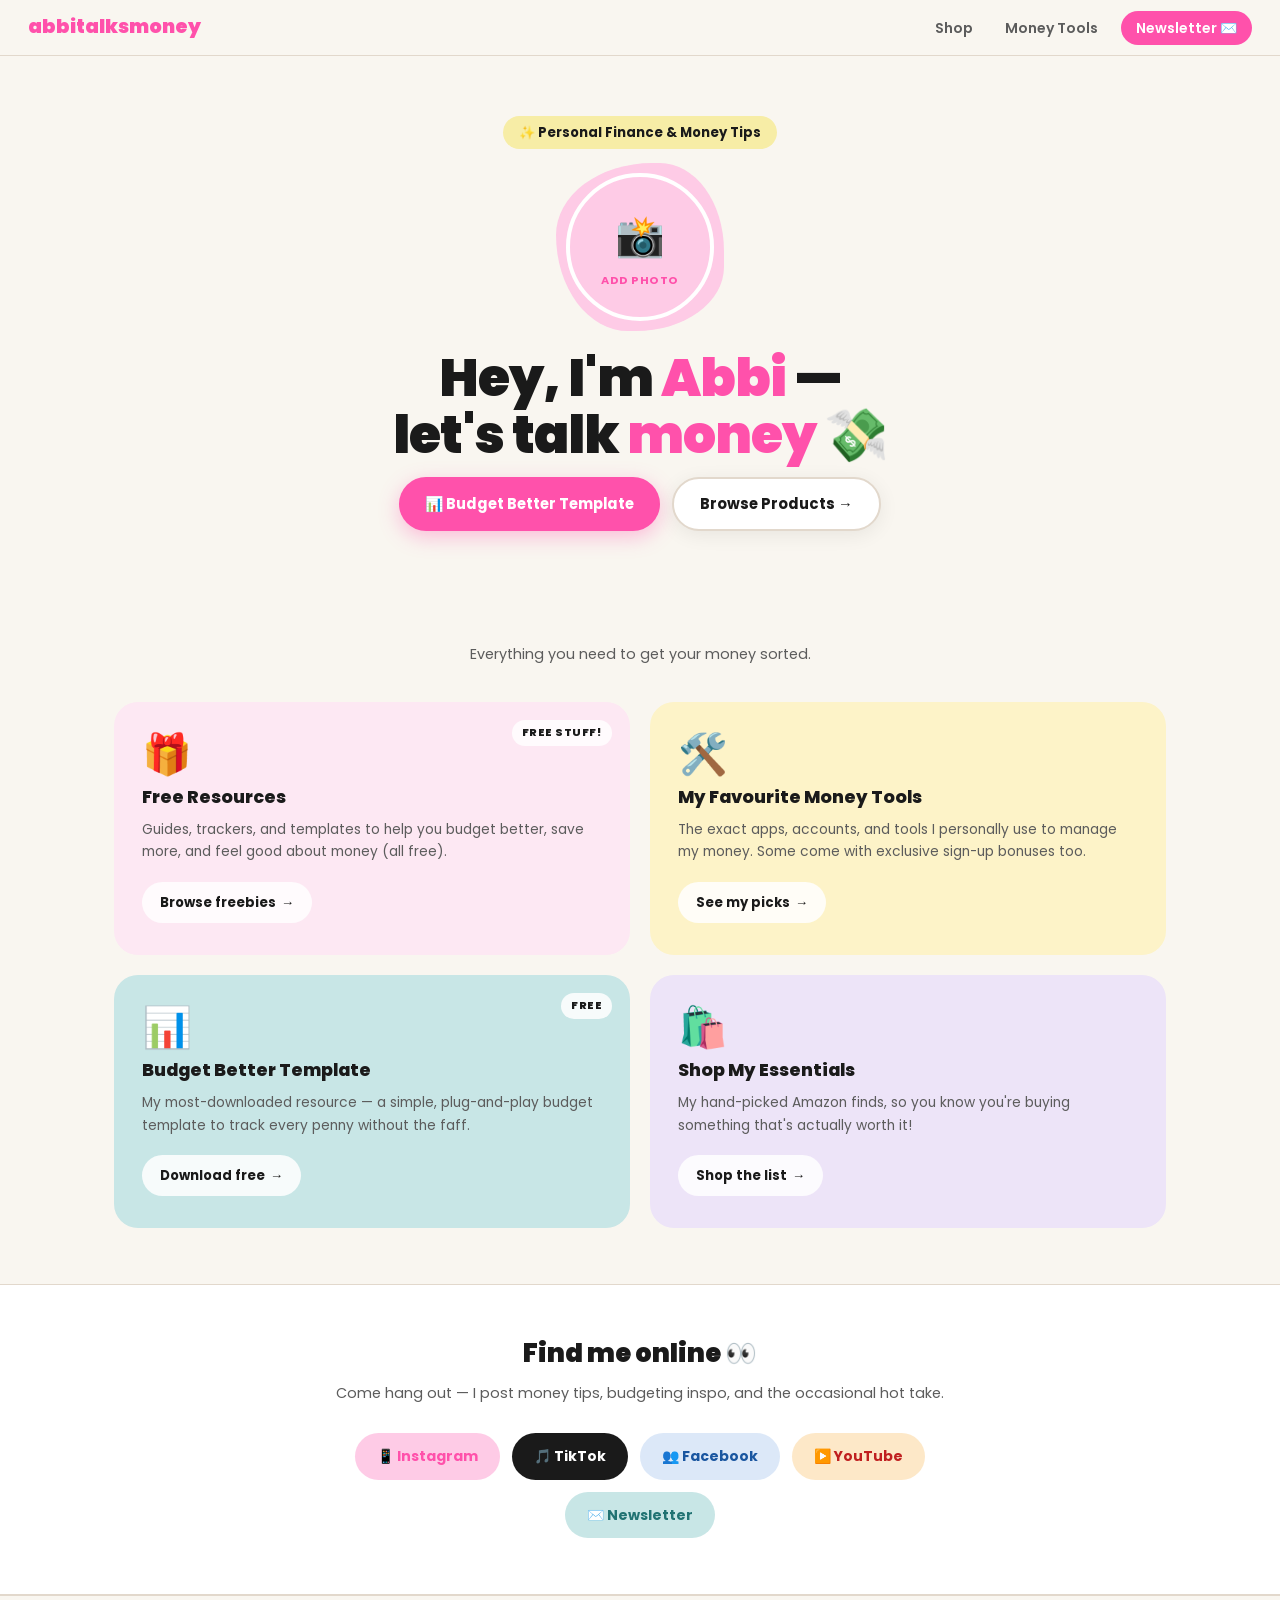
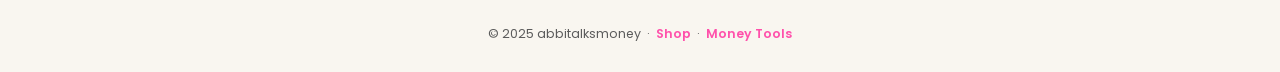
==== commit 21d1eeee: "Update home page content and layout - Remove tagline and about/bio strip - Reorder cards: Free Resou" ====
--- a/index.html
+++ b/index.html
@@ -62,15 +62,9 @@
       Hey, I'm <em>Abbi</em> —<br>let's talk <em>money</em> 💸
     </h1>
 
-    <!-- ✏️ TAGLINE — one or two sentences about what you do -->
-    <p class="hero-tagline">
-      Your no-BS guide to budgeting, saving, and building real wealth —
-      without the overwhelm.
-    </p>
-
     <!-- ✏️ CTA BUTTONS — update href values -->
     <div class="hero-btns">
-      <a href="#" class="btn btn-primary">📊 Free Budget Template</a>
+      <a href="#" class="btn btn-primary">📊 Budget Better Template</a>
       <a href="products.html" class="btn btn-secondary">Browse Products →</a>
     </div>
 
@@ -78,66 +72,29 @@
 
 
   <!-- ════════════════════════════════════════════════════
-       ABOUT / BIO
-       ════════════════════════════════════════════════════ -->
-  <div class="section" style="padding-top:0; padding-bottom: 0;">
-    <div class="about-strip">
-      <!-- ✏️ EMOJI — change to whatever feels right -->
-      <div class="about-emoji">👋</div>
-      <div>
-        <!-- ✏️ ABOUT HEADING & BIO TEXT — write this in your own words! -->
-        <h3>Nice to meet you!</h3>
-        <p>
-          I'm Abbi — [add a line about yourself here]. Whether you're just starting your
-          money journey or ready to level up, I have free resources, tools, and products
-          to help you every step of the way.
-        </p>
-      </div>
-    </div>
-  </div>
-
-
-  <!-- ════════════════════════════════════════════════════
        FEATURE CARDS
        ════════════════════════════════════════════════════ -->
   <section class="section">
     <div class="section-header">
-      <!-- ✏️ SECTION HEADING & SUBTEXT -->
-      <h2>Here for you 💛</h2>
-      <p>Everything you need to get your money sorted — most of it completely free.</p>
+      <p>Everything you need to get your money sorted.</p>
     </div>
 
     <div class="cards-grid">
 
-      <!-- ✏️ CARD 1: Budgeting Template ─────────────────
-           Change href to your template download / sign-up page link -->
+      <!-- ✏️ CARD 1: Free Resources -->
       <a href="#" class="feature-card c-pink">
-        <div class="card-badge">Free</div>
-        <div class="card-icon">📊</div>
-        <h3 class="card-title">Free Budgeting Template</h3>
-        <p class="card-desc">
-          My most-downloaded resource — a simple, plug-and-play budget spreadsheet
-          to track every penny without the faff.
-        </p>
-        <span class="card-btn">Download free <span class="arrow">→</span></span>
-      </a>
-
-      <!-- ✏️ CARD 2: Free Products ──────────────────────
-           Change href to wherever you host your free resources -->
-      <a href="#" class="feature-card c-yellow">
         <div class="card-badge">Free stuff!</div>
         <div class="card-icon">🎁</div>
         <h3 class="card-title">Free Resources</h3>
         <p class="card-desc">
           Guides, trackers, and templates to help you budget better, save more,
-          and feel good about money — all completely free.
+          and feel good about money (all free).
         </p>
         <span class="card-btn">Browse freebies <span class="arrow">→</span></span>
       </a>
 
-      <!-- ✏️ CARD 3: Money Tools page ──────────────────
-           Links to tools.html — edit that page for your affiliate links -->
-      <a href="tools.html" class="feature-card c-teal">
+      <!-- ✏️ CARD 2: Money Tools page -->
+      <a href="tools.html" class="feature-card c-yellow">
         <div class="card-icon">🛠️</div>
         <h3 class="card-title">My Favourite Money Tools</h3>
         <p class="card-desc">
@@ -147,14 +104,25 @@
         <span class="card-btn">See my picks <span class="arrow">→</span></span>
       </a>
 
-      <!-- ✏️ CARD 4: Amazon Essentials ─────────────────
-           Change href to your Amazon storefront / affiliate list -->
+      <!-- ✏️ CARD 3: Budget Better Template -->
+      <a href="#" class="feature-card c-teal">
+        <div class="card-badge">Free</div>
+        <div class="card-icon">📊</div>
+        <h3 class="card-title">Budget Better Template</h3>
+        <p class="card-desc">
+          My most-downloaded resource — a simple, plug-and-play budget template
+          to track every penny without the faff.
+        </p>
+        <span class="card-btn">Download free <span class="arrow">→</span></span>
+      </a>
+
+      <!-- ✏️ CARD 4: Shop My Essentials -->
       <a href="#" class="feature-card c-lavender">
         <div class="card-icon">🛍️</div>
         <h3 class="card-title">Shop My Essentials</h3>
         <p class="card-desc">
-          My hand-picked Amazon finds — from books that changed how I think about
-          money to everyday budget-friendly essentials.
+          My hand-picked Amazon finds, so you know you're buying something
+          that's actually worth it!
         </p>
         <span class="card-btn">Shop the list <span class="arrow">→</span></span>
       </a>
@@ -175,9 +143,9 @@
       <!-- ✏️ Update each href="#" to your real profile URLs -->
       <a href="#" class="social-btn s-insta">📱 Instagram</a>
       <a href="#" class="social-btn s-tiktok">🎵 TikTok</a>
+      <a href="#" class="social-btn s-fb">👥 Facebook</a>
       <a href="#" class="social-btn s-yt">▶️ YouTube</a>
       <a href="#" class="social-btn s-news">✉️ Newsletter</a>
-      <a href="#" class="social-btn s-pod">🎙️ Podcast</a>
     </div>
   </section>
 
--- a/styles.css
+++ b/styles.css
@@ -361,9 +361,9 @@
 .social-btn:hover { transform: translateY(-2px); box-shadow: var(--shadow); }
 .s-insta  { background: var(--pink-light);  color: var(--pink); }
 .s-tiktok { background: #1a1a1a;            color: #fff; }
+.s-fb     { background: #dce8f8;            color: #1a56a0; }
 .s-yt     { background: var(--c-orange);    color: #c02020; }
 .s-news   { background: var(--c-teal);      color: var(--teal); }
-.s-pod    { background: var(--c-lavender);  color: #6b3fa0; }
 
 /* ─── Page Hero (inner pages) ────────────────────────── */
 .page-hero {
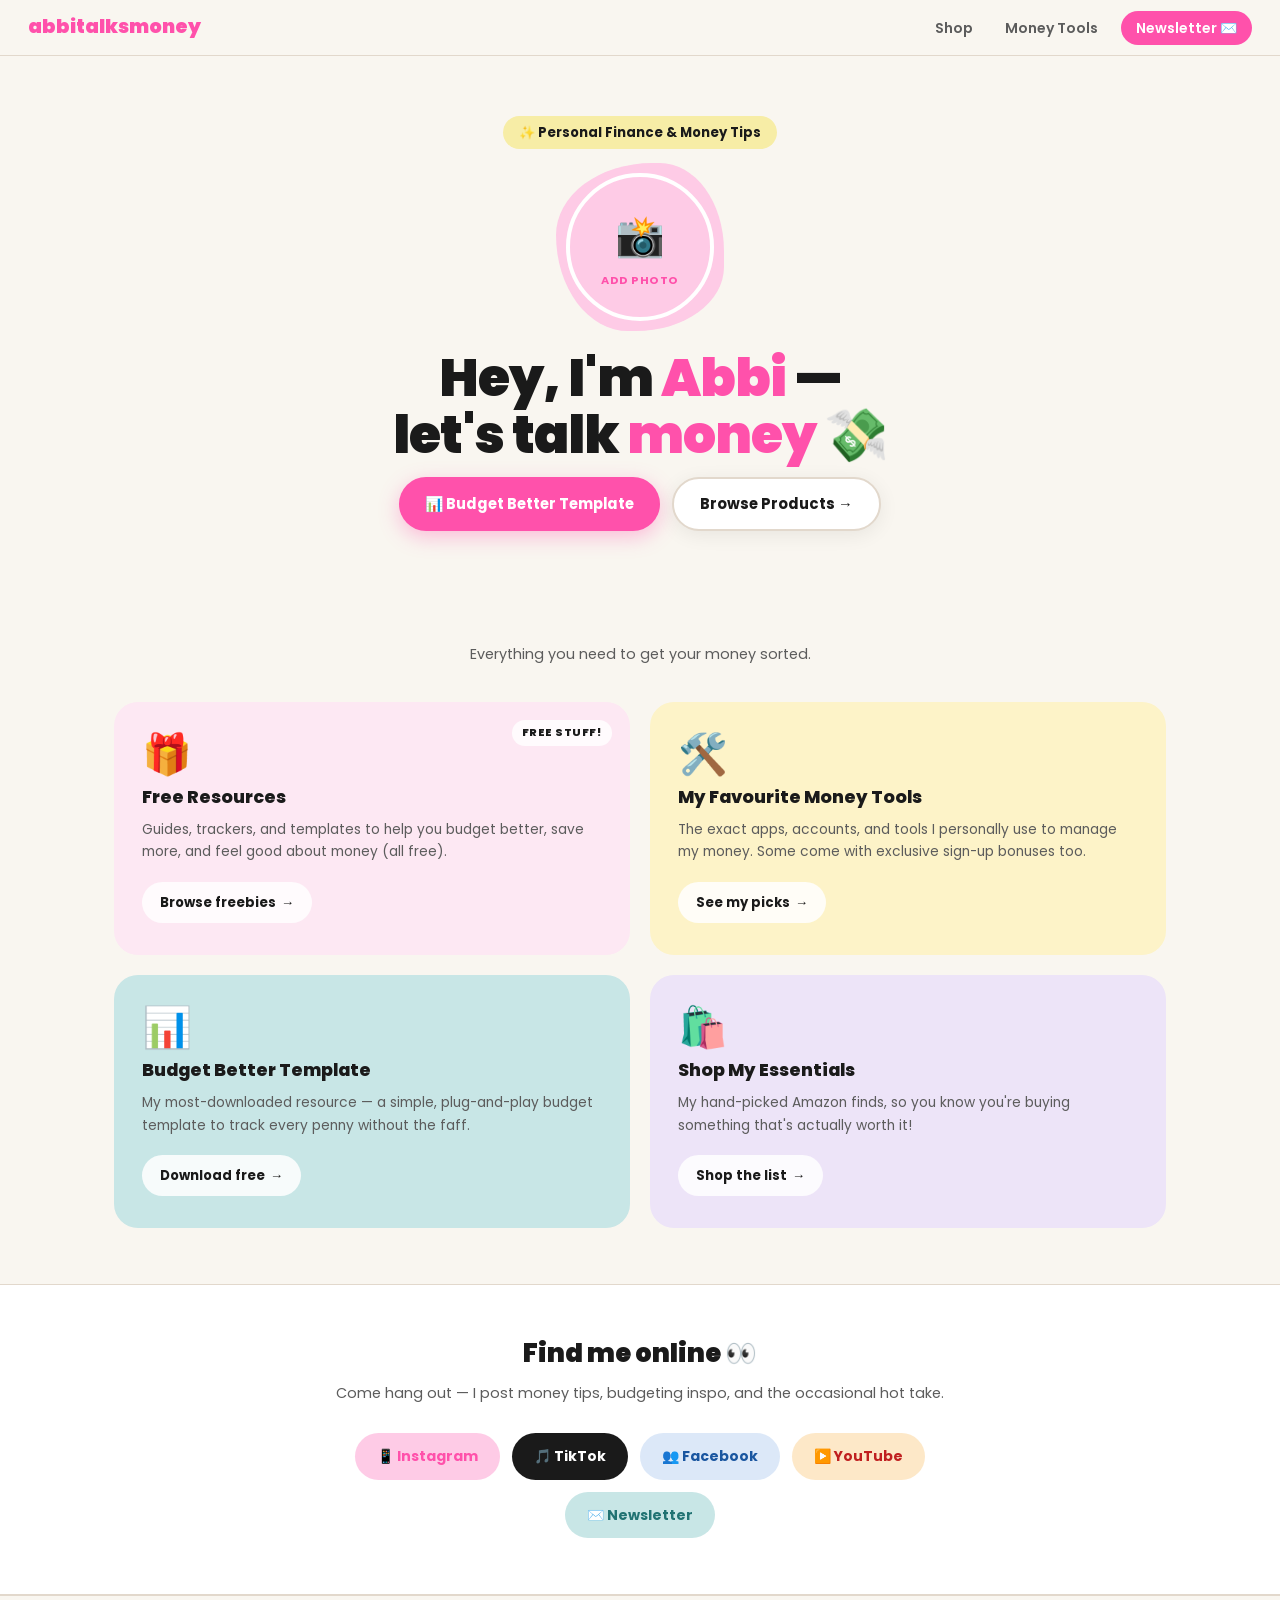
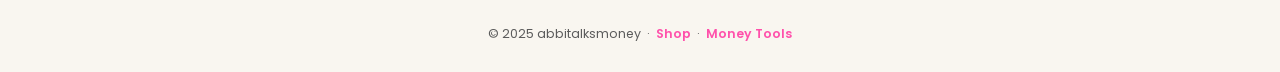
==== commit 7e7aea01: "Add newsletter page, shop refresh, and minor tweaks - Remove Free badge from Budget Better Template " ====
--- a/index.html
+++ b/index.html
@@ -33,7 +33,7 @@
       -->
       <li><a href="products.html">Shop</a></li>
       <li><a href="tools.html">Money Tools</a></li>
-      <li><a href="#socials" class="nav-cta">Newsletter ✉️</a></li>
+      <li><a href="newsletter.html" class="nav-cta">Newsletter ✉️</a></li>
     </ul>
   </nav>
 
@@ -106,7 +106,6 @@
 
       <!-- ✏️ CARD 3: Budget Better Template -->
       <a href="#" class="feature-card c-teal">
-        <div class="card-badge">Free</div>
         <div class="card-icon">📊</div>
         <h3 class="card-title">Budget Better Template</h3>
         <p class="card-desc">
--- a/styles.css
+++ b/styles.css
@@ -561,6 +561,88 @@
 .btn-buy--green   { background: var(--teal); color: white; }
 .btn-buy--dark    { background: var(--dark); color: white; }
 
+/* ─── Newsletter Page ────────────────────────────────── */
+.newsletter-hero {
+  display: flex;
+  flex-direction: column;
+  align-items: center;
+  text-align: center;
+  padding: 56px 24px 32px;
+  max-width: 620px;
+  margin: 0 auto;
+}
+.newsletter-hero h1 {
+  font-size: clamp(2rem, 5vw, 3rem);
+  font-weight: 900;
+  line-height: 1.15;
+  letter-spacing: -0.5px;
+  margin: 16px 0 14px;
+}
+.newsletter-hero h1 span { font-style: normal; }
+.newsletter-hero p {
+  color: var(--mid);
+  font-size: 1rem;
+  line-height: 1.7;
+  max-width: 460px;
+}
+
+.perks-row {
+  display: flex;
+  gap: 20px;
+  max-width: 860px;
+  margin: 0 auto;
+  padding: 8px 24px 40px;
+  flex-wrap: wrap;
+  justify-content: center;
+}
+.perk {
+  display: flex;
+  align-items: flex-start;
+  gap: 14px;
+  background: var(--white);
+  border: 1px solid var(--border);
+  border-radius: var(--radius-sm);
+  padding: 20px;
+  flex: 1;
+  min-width: 220px;
+  max-width: 260px;
+  box-shadow: var(--shadow);
+}
+.perk-icon { font-size: 1.75rem; flex-shrink: 0; line-height: 1; margin-top: 2px; }
+.perk strong { display: block; font-size: 0.9rem; font-weight: 800; margin-bottom: 4px; }
+.perk p { font-size: 0.82rem; color: var(--mid); line-height: 1.55; margin: 0; }
+
+.form-section {
+  padding: 0 24px 64px;
+  max-width: 580px;
+  margin: 0 auto;
+}
+.form-card {
+  background: var(--white);
+  border-radius: var(--radius);
+  padding: 40px;
+  box-shadow: var(--shadow);
+  border: 1px solid var(--border);
+  text-align: center;
+}
+.form-card h2 { font-size: 1.5rem; font-weight: 900; margin-bottom: 6px; }
+.form-sub { color: var(--mid); font-size: 0.9rem; margin-bottom: 24px; }
+
+.form-placeholder {
+  background: var(--bg);
+  border: 2px dashed var(--border);
+  border-radius: var(--radius-sm);
+  padding: 40px 24px;
+  display: flex;
+  flex-direction: column;
+  align-items: center;
+  gap: 10px;
+  text-align: center;
+}
+.form-placeholder-icon { font-size: 2.5rem; }
+.form-placeholder p { font-size: 0.85rem; color: var(--mid); line-height: 1.6; max-width: 320px; margin: 0; }
+.form-placeholder strong { color: var(--dark); }
+
 /* ─── Footer ─────────────────────────────────────────── */
 .site-footer {
   padding: 28px 24px;
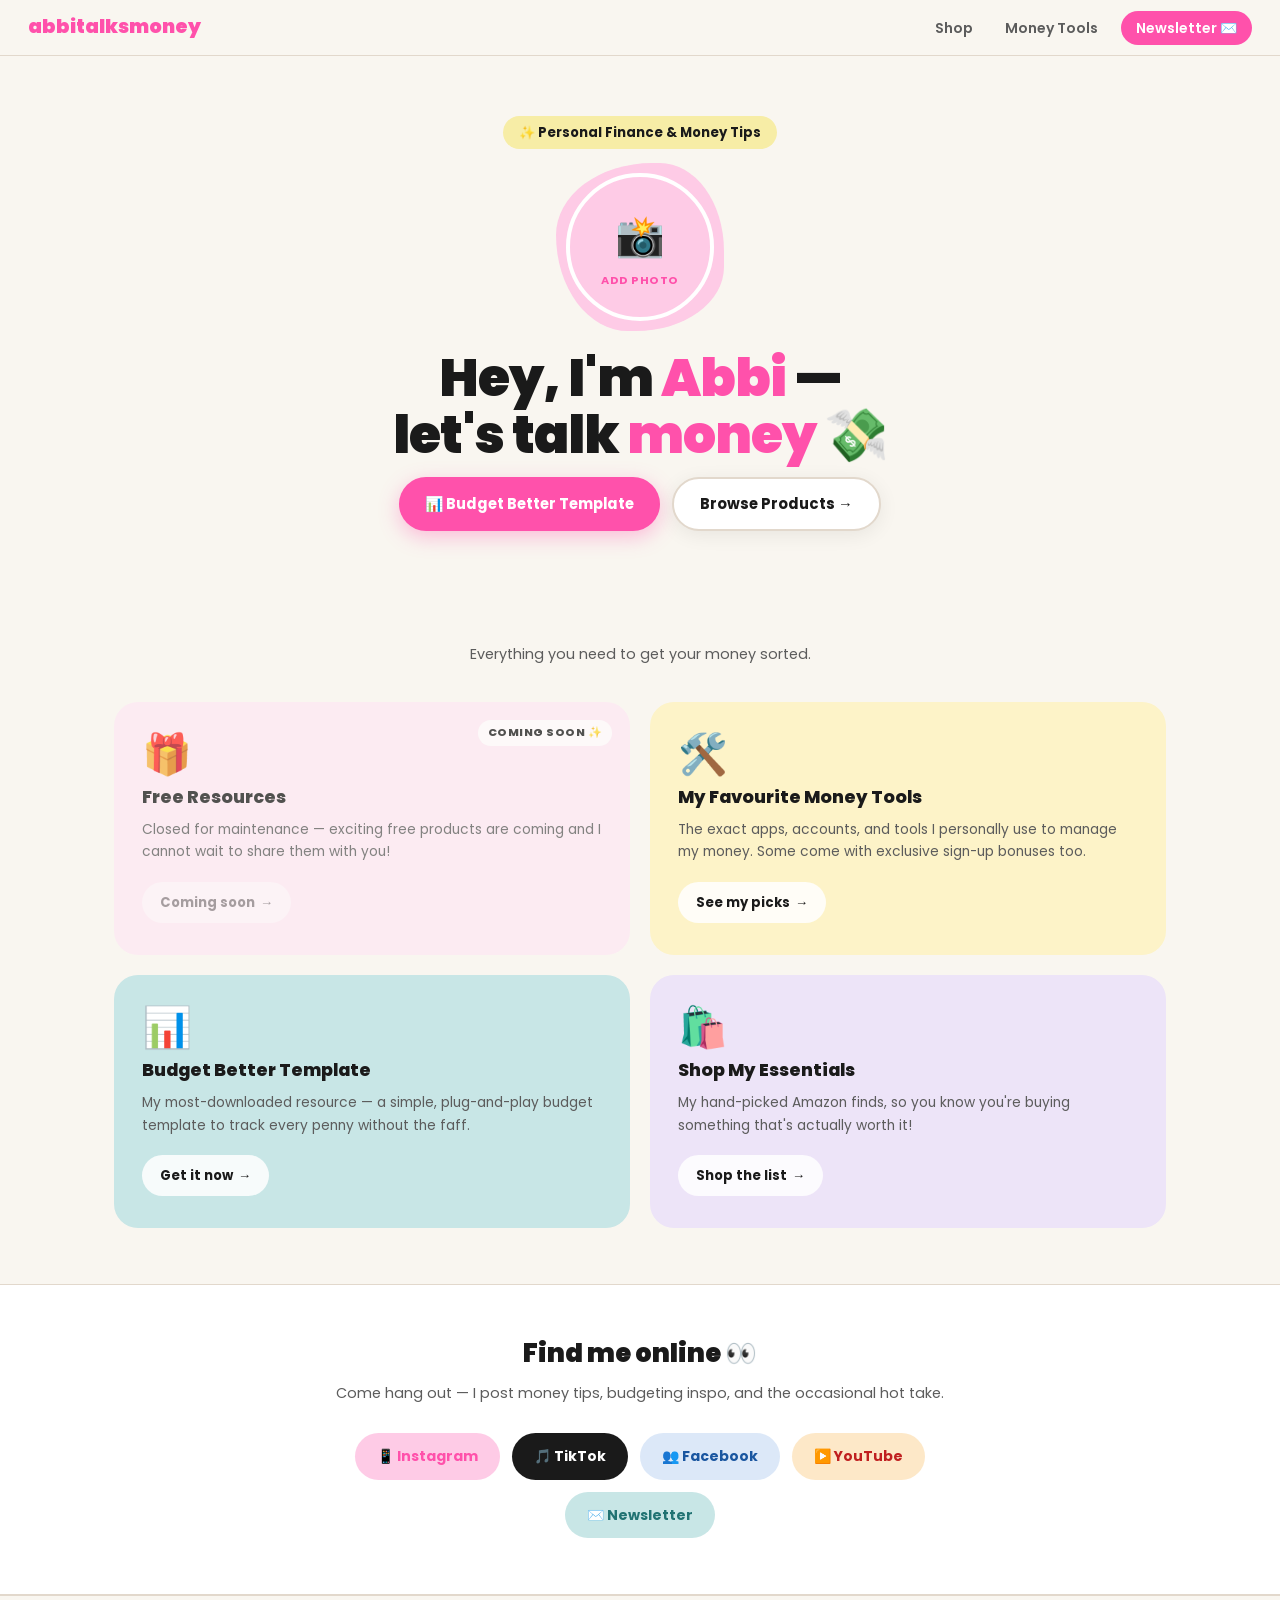
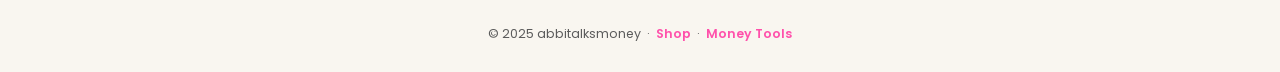
==== commit 6d5aa044: "Update links, shop page, and social buttons - Wire up all social links (Instagram, TikTok, Facebook," ====
--- a/index.html
+++ b/index.html
@@ -81,20 +81,20 @@
 
     <div class="cards-grid">
 
-      <!-- ✏️ CARD 1: Free Resources -->
-      <a href="#" class="feature-card c-pink">
-        <div class="card-badge">Free stuff!</div>
+      <!-- CARD 1: Free Resources (maintenance) -->
+      <div class="feature-card c-pink" style="cursor:default; opacity:0.75;">
+        <div class="card-badge">Coming soon ✨</div>
         <div class="card-icon">🎁</div>
         <h3 class="card-title">Free Resources</h3>
         <p class="card-desc">
-          Guides, trackers, and templates to help you budget better, save more,
-          and feel good about money (all free).
+          Closed for maintenance — exciting free products are coming and I
+          cannot wait to share them with you!
         </p>
-        <span class="card-btn">Browse freebies <span class="arrow">→</span></span>
-      </a>
+        <span class="card-btn" style="pointer-events:none; opacity:0.5;">Coming soon <span class="arrow">→</span></span>
+      </div>
 
-      <!-- ✏️ CARD 2: Money Tools page -->
-      <a href="tools.html" class="feature-card c-yellow">
+      <!-- CARD 2: Money Tools -->
+      <a href="https://abbi.komi.io/" target="_blank" class="feature-card c-yellow">
         <div class="card-icon">🛠️</div>
         <h3 class="card-title">My Favourite Money Tools</h3>
         <p class="card-desc">
@@ -104,19 +104,19 @@
         <span class="card-btn">See my picks <span class="arrow">→</span></span>
       </a>
 
-      <!-- ✏️ CARD 3: Budget Better Template -->
-      <a href="#" class="feature-card c-teal">
+      <!-- CARD 3: Budget Better Template -->
+      <a href="products.html" class="feature-card c-teal">
         <div class="card-icon">📊</div>
         <h3 class="card-title">Budget Better Template</h3>
         <p class="card-desc">
           My most-downloaded resource — a simple, plug-and-play budget template
           to track every penny without the faff.
         </p>
-        <span class="card-btn">Download free <span class="arrow">→</span></span>
+        <span class="card-btn">Get it now <span class="arrow">→</span></span>
       </a>
 
-      <!-- ✏️ CARD 4: Shop My Essentials -->
-      <a href="#" class="feature-card c-lavender">
+      <!-- CARD 4: Shop My Essentials -->
+      <a href="https://www.amazon.co.uk/shop/abbitalksmoney" target="_blank" class="feature-card c-lavender">
         <div class="card-icon">🛍️</div>
         <h3 class="card-title">Shop My Essentials</h3>
         <p class="card-desc">
@@ -140,11 +140,11 @@
 
     <div class="socials-grid">
       <!-- ✏️ Update each href="#" to your real profile URLs -->
-      <a href="#" class="social-btn s-insta">📱 Instagram</a>
-      <a href="#" class="social-btn s-tiktok">🎵 TikTok</a>
-      <a href="#" class="social-btn s-fb">👥 Facebook</a>
-      <a href="#" class="social-btn s-yt">▶️ YouTube</a>
-      <a href="#" class="social-btn s-news">✉️ Newsletter</a>
+      <a href="https://www.instagram.com/abbitalksmoney/" target="_blank" class="social-btn s-insta">📱 Instagram</a>
+      <a href="https://www.tiktok.com/@abbitalksmoney" target="_blank" class="social-btn s-tiktok">🎵 TikTok</a>
+      <a href="https://www.facebook.com/profile.php?id=61564092494566" target="_blank" class="social-btn s-fb">👥 Facebook</a>
+      <a href="https://www.youtube.com/@abbitalksmoney" target="_blank" class="social-btn s-yt">▶️ YouTube</a>
+      <a href="newsletter.html" class="social-btn s-news">✉️ Newsletter</a>
     </div>
   </section>
 
--- a/styles.css
+++ b/styles.css
@@ -628,6 +628,74 @@
 .form-card h2 { font-size: 1.5rem; font-weight: 900; margin-bottom: 6px; }
 .form-sub { color: var(--mid); font-size: 0.9rem; margin-bottom: 24px; }
 
+/* Sign-up form */
+.signup-form {
+  display: flex;
+  flex-direction: column;
+  gap: 16px;
+  text-align: left;
+}
+.form-row {
+  display: grid;
+  grid-template-columns: 1fr 1fr;
+  gap: 12px;
+}
+.form-group {
+  display: flex;
+  flex-direction: column;
+  gap: 6px;
+}
+.form-group label {
+  font-size: 0.82rem;
+  font-weight: 700;
+  color: var(--dark);
+}
+.form-group input {
+  padding: 12px 16px;
+  border: 2px solid var(--border);
+  border-radius: var(--radius-sm);
+  font-family: inherit;
+  font-size: 0.925rem;
+  color: var(--dark);
+  background: var(--bg);
+  transition: border-color 0.2s, box-shadow 0.2s;
+  outline: none;
+}
+.form-group input::placeholder { color: #aaa; }
+.form-group input:focus {
+  border-color: var(--pink);
+  box-shadow: 0 0 0 3px rgba(255,81,171,0.12);
+}
+.form-submit {
+  width: 100%;
+  justify-content: center;
+  padding: 15px;
+  font-size: 1rem;
+  margin-top: 4px;
+}
+.form-legal {
+  text-align: center;
+  font-size: 0.75rem;
+  color: var(--mid);
+  margin-top: -4px;
+}
+
+/* Success state */
+.form-success {
+  flex-direction: column;
+  align-items: center;
+  gap: 10px;
+  text-align: center;
+  padding: 16px 0;
+}
+.success-icon { font-size: 3rem; }
+.form-success h3 { font-size: 1.4rem; font-weight: 900; }
+.form-success p  { color: var(--mid); font-size: 0.9rem; }
+
+@media (max-width: 480px) {
+  .form-row { grid-template-columns: 1fr; }
+}
+
 .form-placeholder {
   background: var(--bg);
   border: 2px dashed var(--border);
@@ -642,6 +710,104 @@
 .form-placeholder-icon { font-size: 2.5rem; }
 .form-placeholder p { font-size: 0.85rem; color: var(--mid); line-height: 1.6; max-width: 320px; margin: 0; }
 .form-placeholder strong { color: var(--dark); }
+
+/* ─── Single Product Feature Layout ─────────────────── */
+.product-feature {
+  display: grid;
+  grid-template-columns: 1fr 1fr;
+  gap: 0;
+  max-width: 900px;
+  margin: 16px auto 64px;
+  padding: 0 24px;
+  align-items: stretch;
+}
+.product-feature-visual {
+  border-radius: var(--radius) 0 0 var(--radius);
+  display: flex;
+  align-items: center;
+  justify-content: center;
+  font-size: 6rem;
+  min-height: 320px;
+}
+.product-feature-details {
+  background: var(--white);
+  border-radius: 0 var(--radius) var(--radius) 0;
+  padding: 36px 36px;
+  display: flex;
+  flex-direction: column;
+  gap: 10px;
+  box-shadow: var(--shadow);
+  border: 1px solid var(--border);
+  border-left: none;
+}
+.product-feature-name {
+  font-size: 1.75rem;
+  font-weight: 900;
+  line-height: 1.15;
+  margin-top: 2px;
+}
+.product-feature-sub {
+  font-size: 0.9rem;
+  color: var(--mid);
+  margin-top: -6px;
+}
+.product-feature-price {
+  font-size: 2rem;
+  font-weight: 900;
+  color: var(--dark);
+  margin: 2px 0;
+}
+.product-feature-desc {
+  font-size: 0.88rem;
+  color: var(--mid);
+  line-height: 1.7;
+}
+.product-includes--feature {
+  display: flex;
+  flex-direction: column;
+  gap: 6px;
+  margin: 4px 0;
+}
+.product-includes--feature li {
+  display: flex;
+  align-items: flex-start;
+  gap: 8px;
+  font-size: 0.875rem;
+  list-style: none;
+  color: var(--dark);
+}
+.product-includes--feature li::before {
+  content: "✓";
+  color: var(--teal);
+  font-weight: 800;
+  font-size: 0.9rem;
+  flex-shrink: 0;
+  margin-top: 1px;
+}
+.product-buy-btn {
+  margin-top: 6px;
+  justify-content: center;
+  font-size: 1rem;
+  padding: 14px 24px;
+}
+
+@media (max-width: 640px) {
+  .product-feature {
+    grid-template-columns: 1fr;
+    padding: 0 16px;
+  }
+  .product-feature-visual {
+    border-radius: var(--radius) var(--radius) 0 0;
+    min-height: 180px;
+    font-size: 4rem;
+  }
+  .product-feature-details {
+    border-radius: 0 0 var(--radius) var(--radius);
+    border-left: 1px solid var(--border);
+    border-top: none;
+    padding: 24px 20px;
+  }
+}
 
 /* ─── Footer ─────────────────────────────────────────── */
 .site-footer {
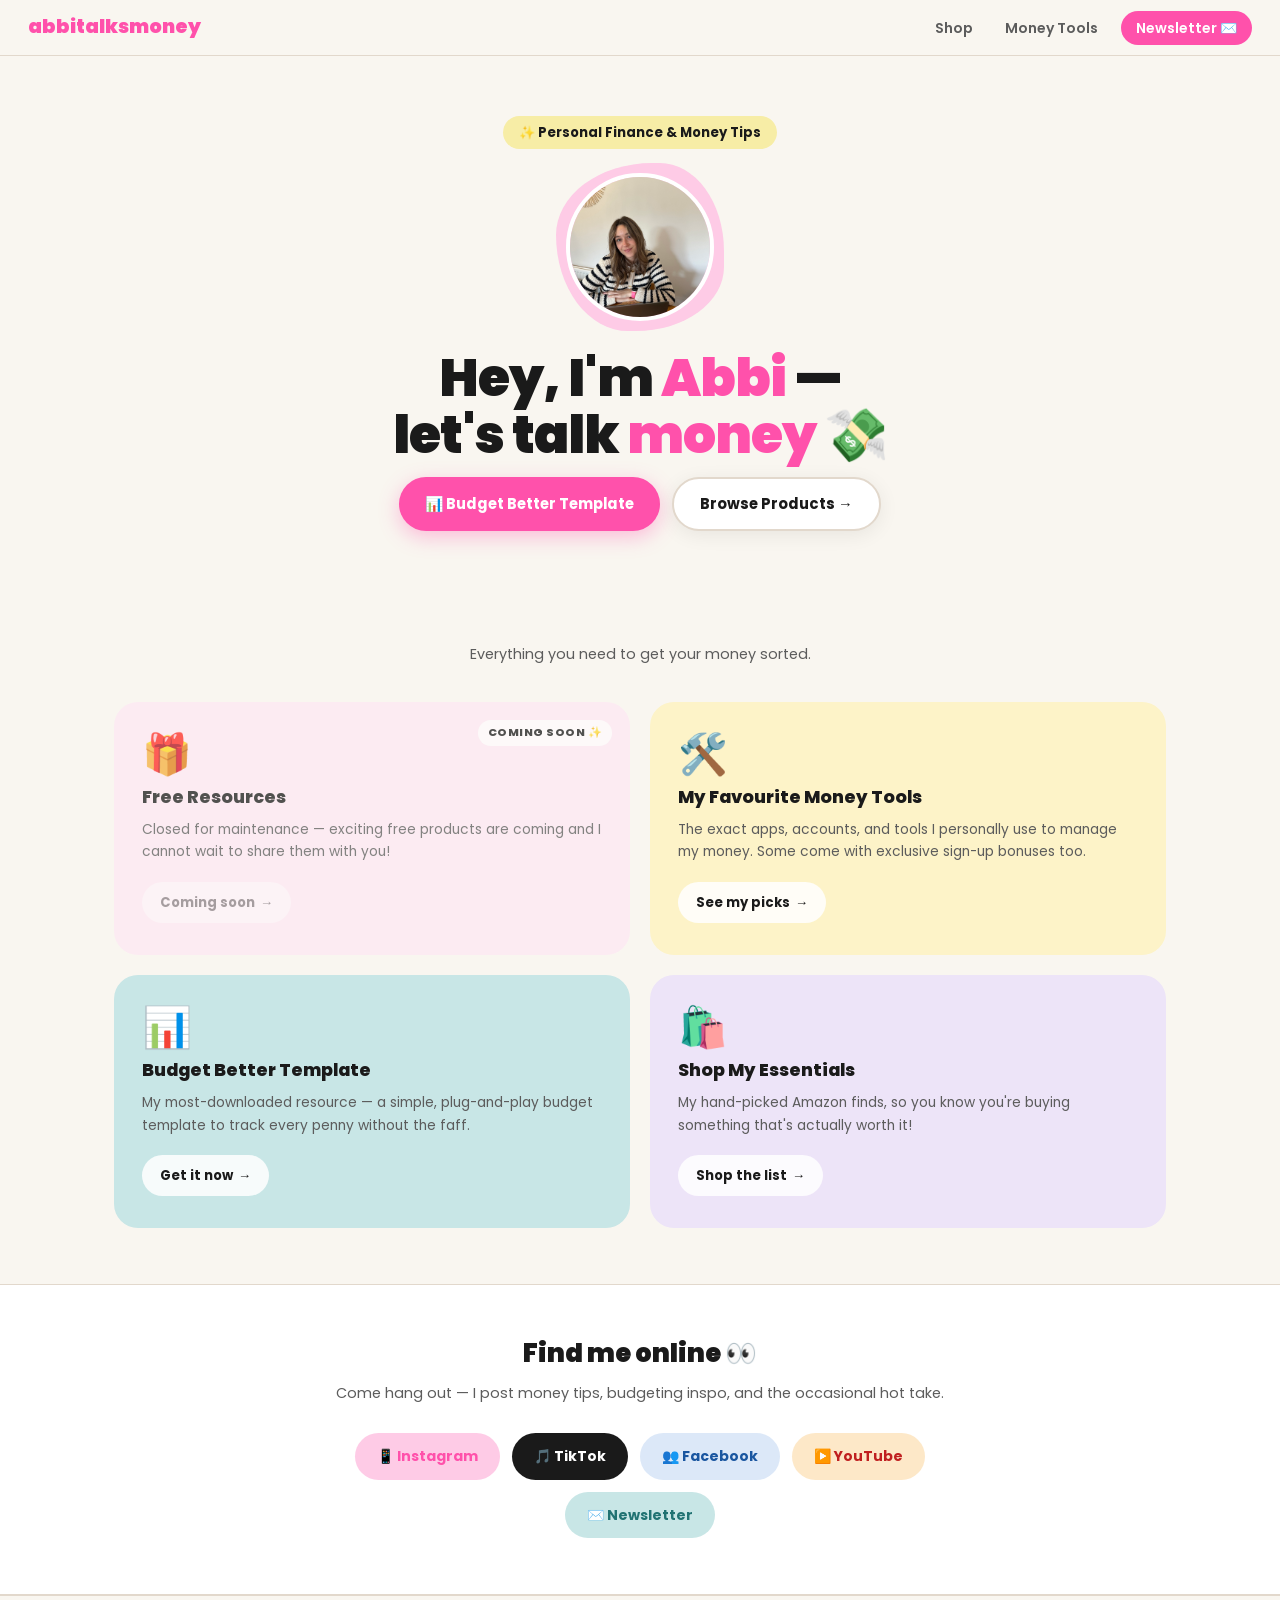
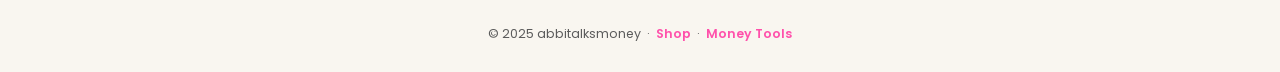
==== commit 610d72f3: "Add profile photo to hero section Co-Authored-By: Claude Sonnet 4.6 <noreply@anthropic.com>" ====
--- a/index.html
+++ b/index.html
@@ -49,7 +49,7 @@
     <!-- ✏️ PROFILE PHOTO — drop profile.jpg into this folder -->
     <div class="hero-photo-wrap">
       <div class="hero-photo-blob"></div>
-      <img src="profile.jpg" alt="Abbi" class="hero-photo"
+      <img src="hero.jpg" alt="Abbi" class="hero-photo"
            onerror="this.style.display='none';document.getElementById('hp').style.display='flex';">
       <div id="hp" class="hero-photo-placeholder">
         <span class="ph-icon">📸</span>
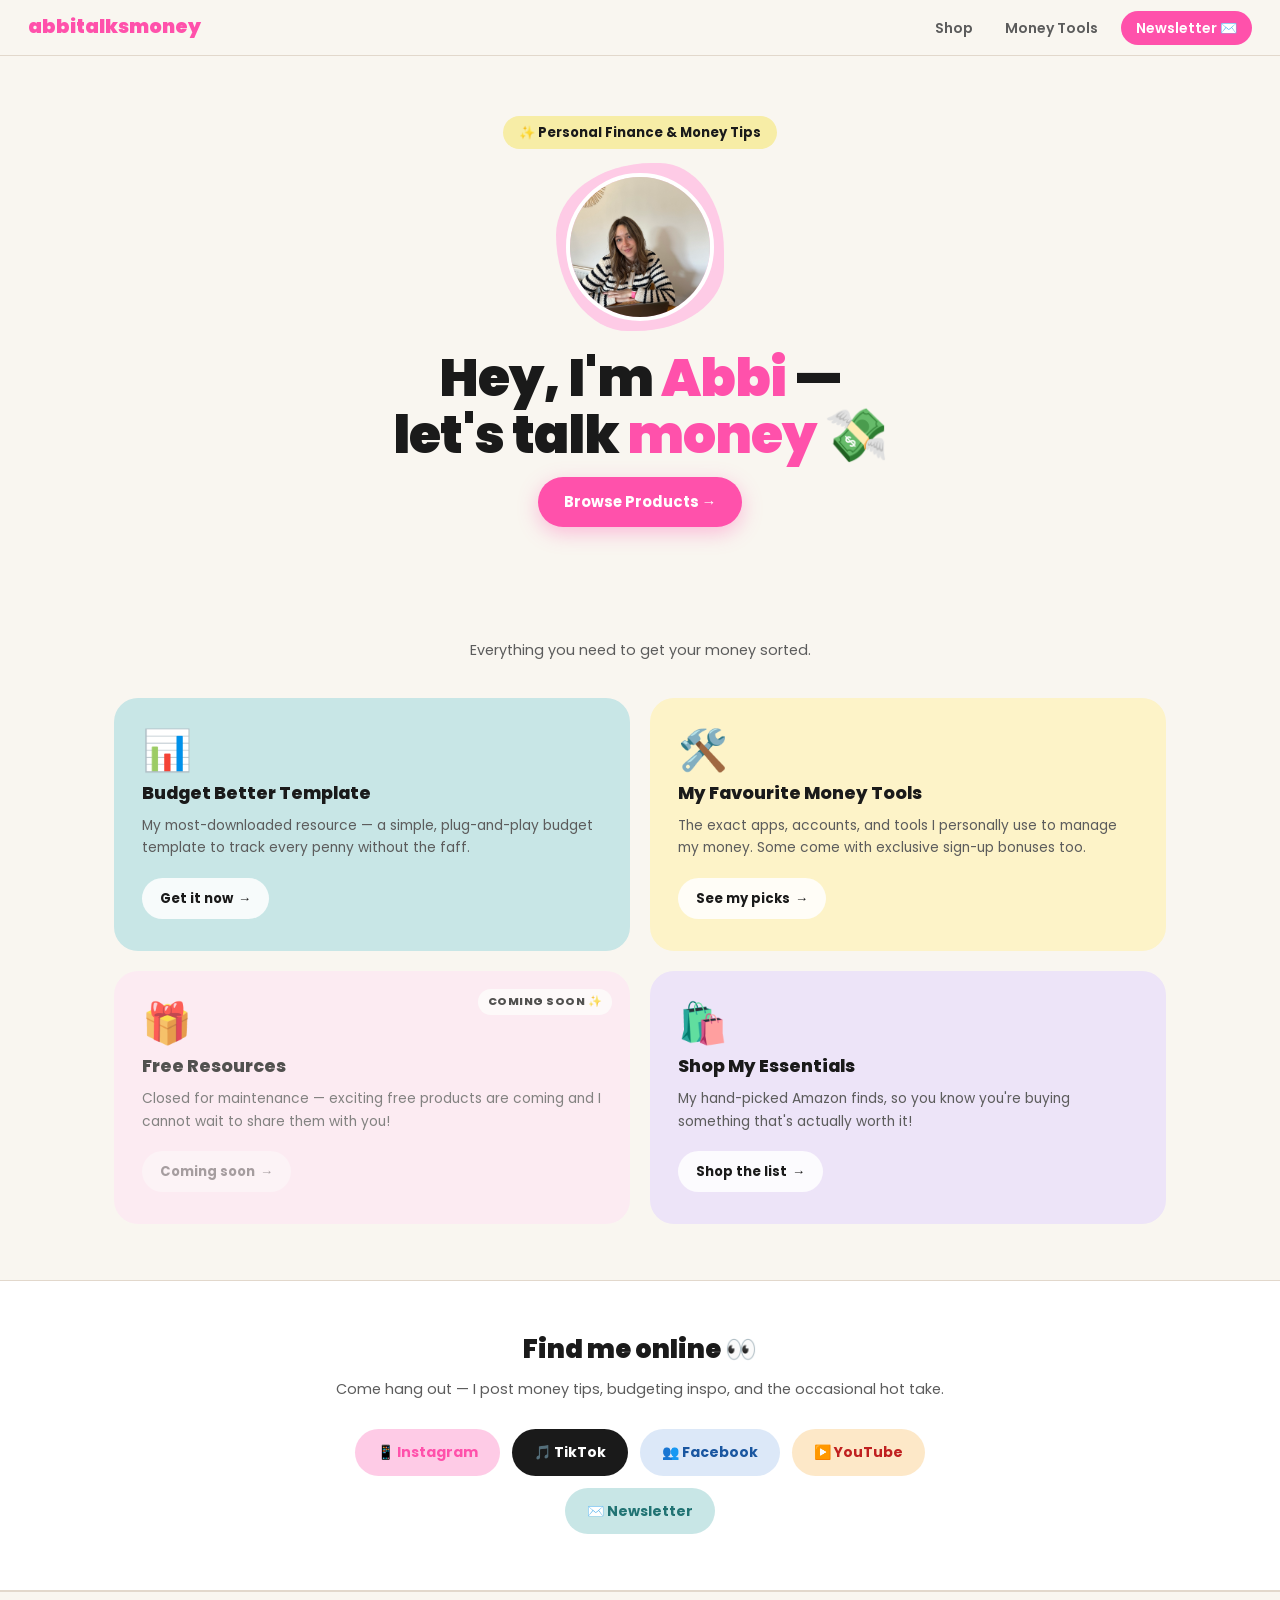
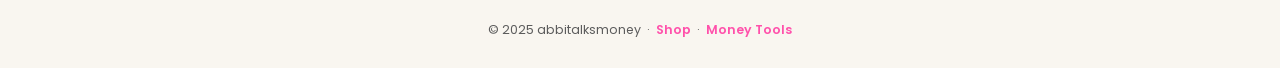
==== commit 6bbf1280: "Remove Budget Better hero button, swap card order Co-Authored-By: Claude Sonnet 4.6 <noreply@anthrop" ====
--- a/index.html
+++ b/index.html
@@ -64,8 +64,7 @@
 
     <!-- ✏️ CTA BUTTONS — update href values -->
     <div class="hero-btns">
-      <a href="#" class="btn btn-primary">📊 Budget Better Template</a>
-      <a href="products.html" class="btn btn-secondary">Browse Products →</a>
+      <a href="products.html" class="btn btn-primary">Browse Products →</a>
     </div>
 
   </section>
@@ -81,17 +80,16 @@
 
     <div class="cards-grid">
 
-      <!-- CARD 1: Free Resources (maintenance) -->
-      <div class="feature-card c-pink" style="cursor:default; opacity:0.75;">
-        <div class="card-badge">Coming soon ✨</div>
-        <div class="card-icon">🎁</div>
-        <h3 class="card-title">Free Resources</h3>
+      <!-- CARD 1: Budget Better Template -->
+      <a href="products.html" class="feature-card c-teal">
+        <div class="card-icon">📊</div>
+        <h3 class="card-title">Budget Better Template</h3>
         <p class="card-desc">
-          Closed for maintenance — exciting free products are coming and I
-          cannot wait to share them with you!
+          My most-downloaded resource — a simple, plug-and-play budget template
+          to track every penny without the faff.
         </p>
-        <span class="card-btn" style="pointer-events:none; opacity:0.5;">Coming soon <span class="arrow">→</span></span>
-      </div>
+        <span class="card-btn">Get it now <span class="arrow">→</span></span>
+      </a>
 
       <!-- CARD 2: Money Tools -->
       <a href="https://abbi.komi.io/" target="_blank" class="feature-card c-yellow">
@@ -104,16 +102,17 @@
         <span class="card-btn">See my picks <span class="arrow">→</span></span>
       </a>
 
-      <!-- CARD 3: Budget Better Template -->
-      <a href="products.html" class="feature-card c-teal">
-        <div class="card-icon">📊</div>
-        <h3 class="card-title">Budget Better Template</h3>
+      <!-- CARD 3: Free Resources (maintenance) -->
+      <div class="feature-card c-pink" style="cursor:default; opacity:0.75;">
+        <div class="card-badge">Coming soon ✨</div>
+        <div class="card-icon">🎁</div>
+        <h3 class="card-title">Free Resources</h3>
         <p class="card-desc">
-          My most-downloaded resource — a simple, plug-and-play budget template
-          to track every penny without the faff.
+          Closed for maintenance — exciting free products are coming and I
+          cannot wait to share them with you!
         </p>
-        <span class="card-btn">Get it now <span class="arrow">→</span></span>
-      </a>
+        <span class="card-btn" style="pointer-events:none; opacity:0.5;">Coming soon <span class="arrow">→</span></span>
+      </div>
 
       <!-- CARD 4: Shop My Essentials -->
       <a href="https://www.amazon.co.uk/shop/abbitalksmoney" target="_blank" class="feature-card c-lavender">
